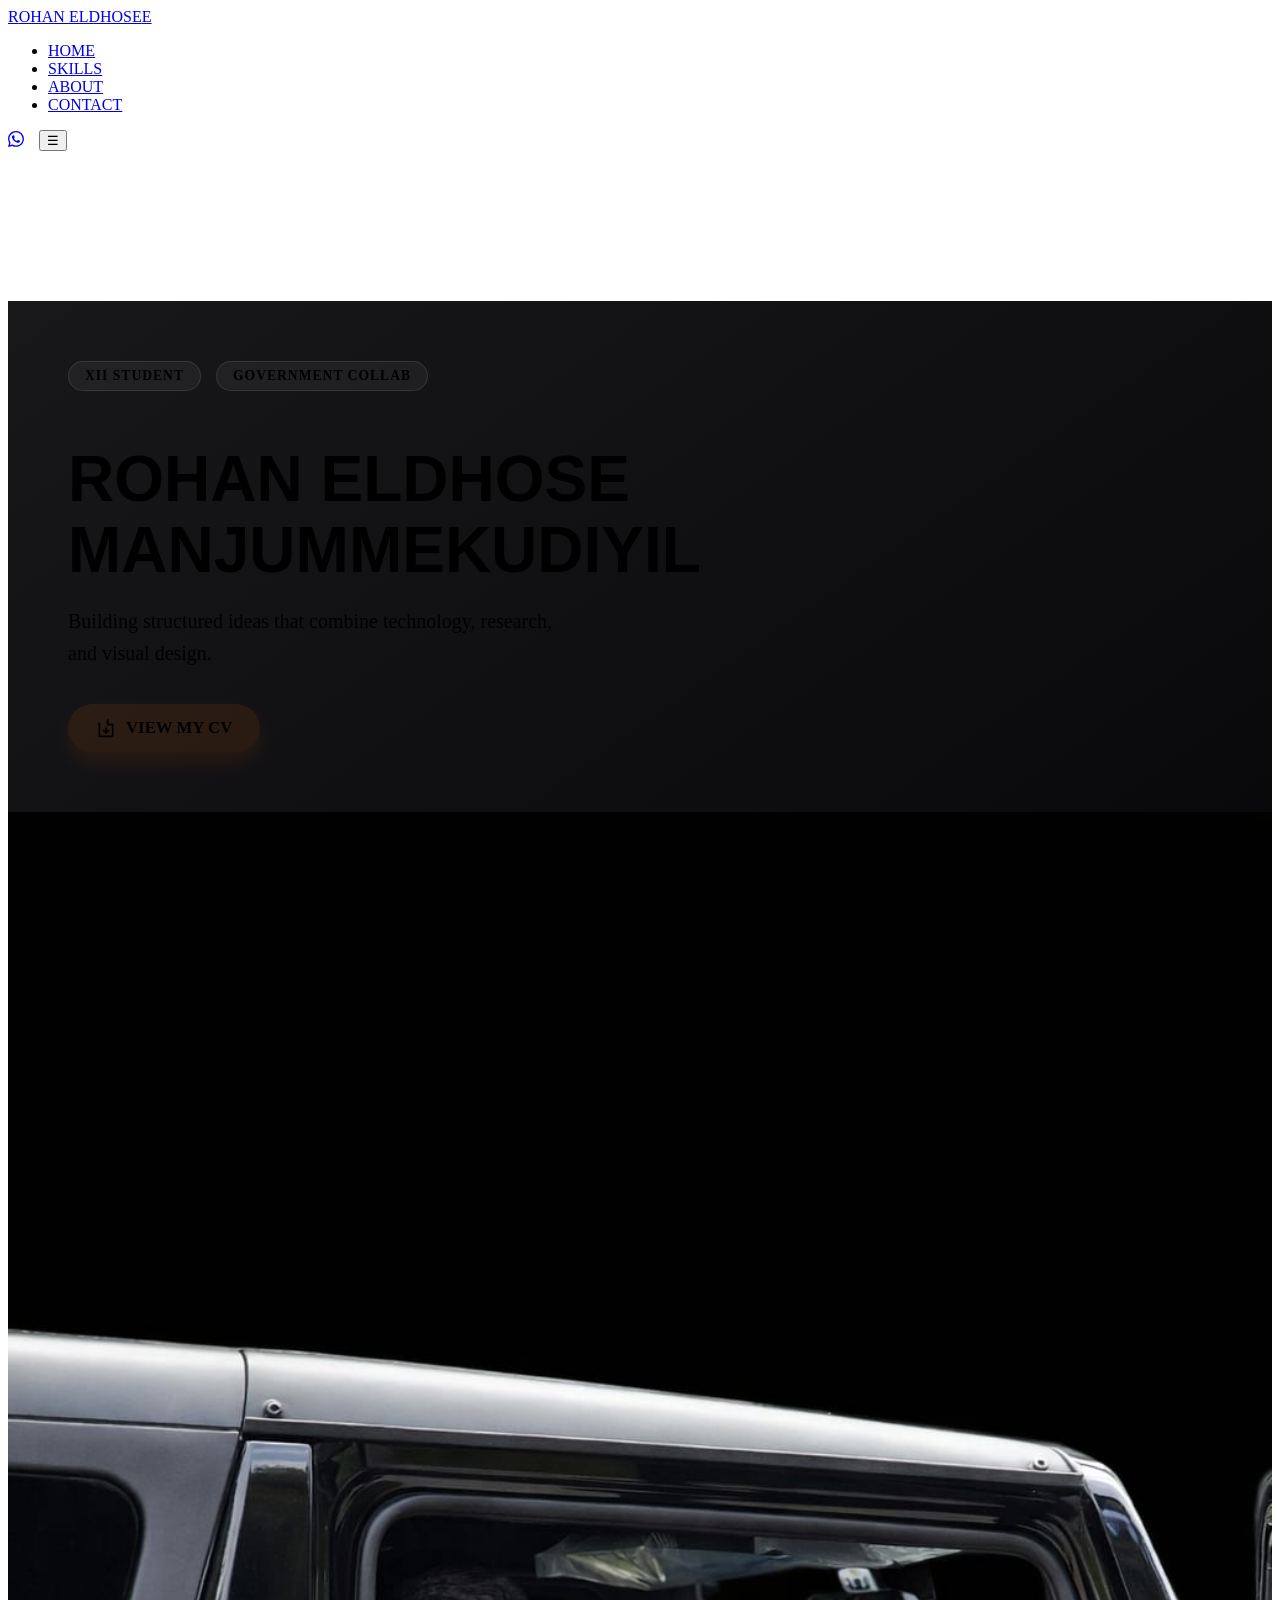
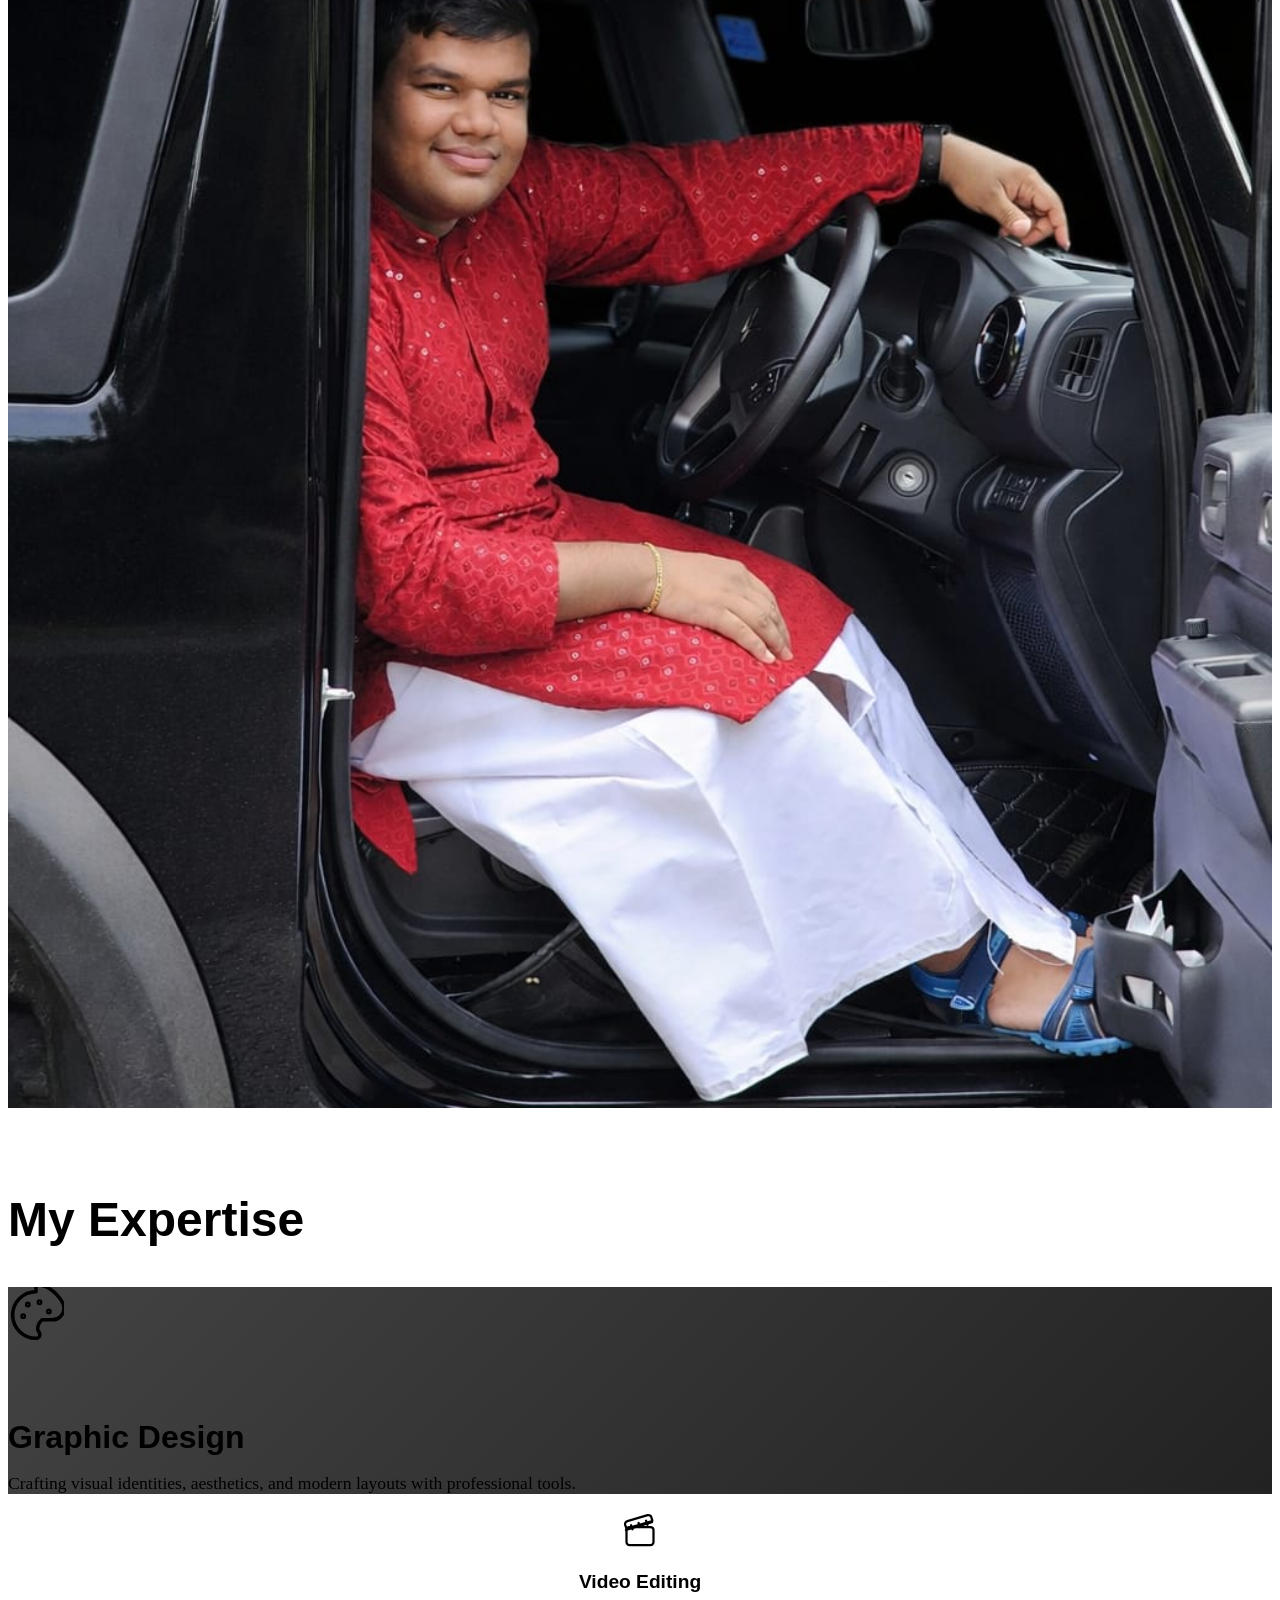
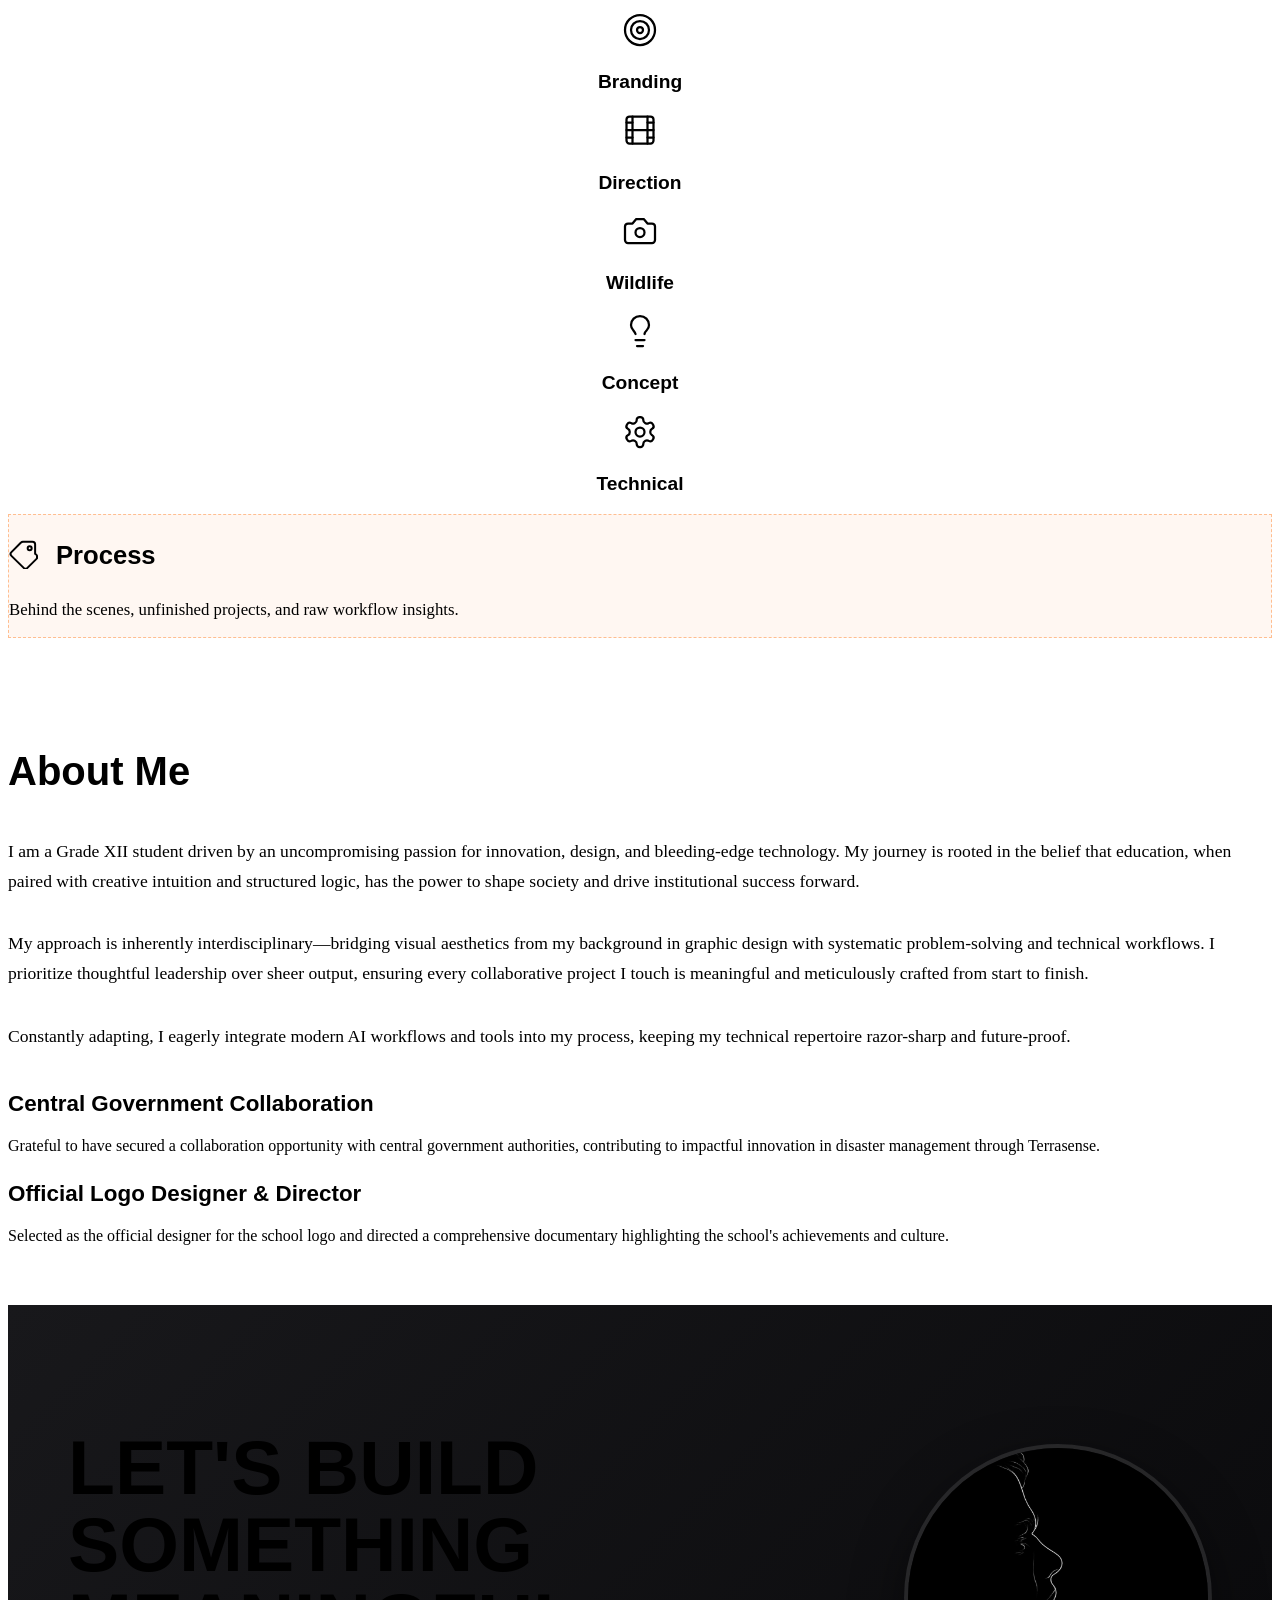
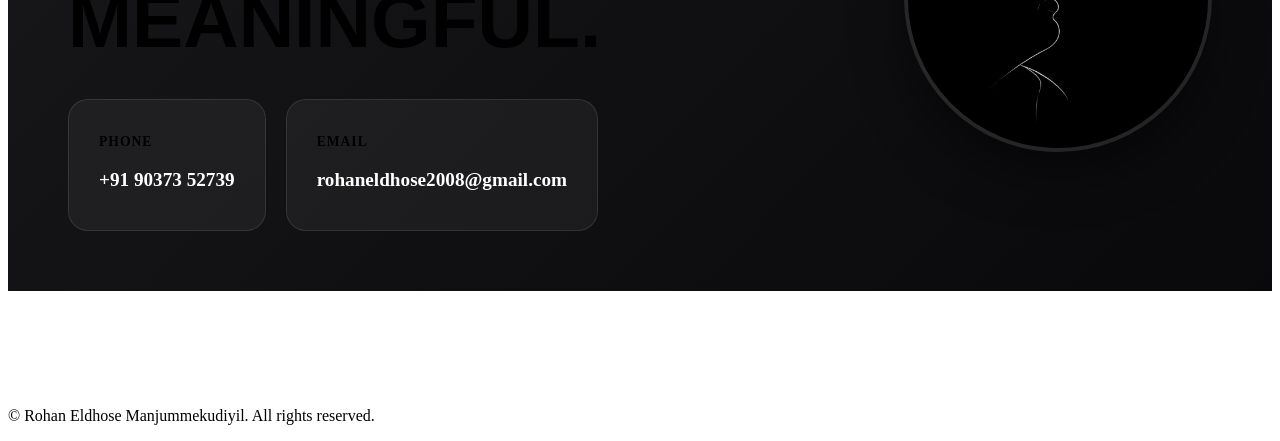
==== index.html @ 81bf0e32 "Add files via upload" ====
<!DOCTYPE html>
<html lang="en">

<head>
    <meta charset="UTF-8">
    <meta name="viewport" content="width=device-width, initial-scale=1.0">
    <meta name="description"
        content="Portfolio of Rohan Eldhose Manjummekudiyil, Class 12 Student, Design Enthusiast and Tech Innovator.">
    <title>Rohan Eldhose Manjummekudiyil | Portfolio</title>

    <!-- Google Fonts -->
    <link rel="preconnect" href="https://fonts.googleapis.com">
    <link rel="preconnect" href="https://fonts.gstatic.com" crossorigin>
    <link href="https://api.fontshare.com/v2/css?f[]=clash-display@700&f[]=satoshi@400;500;700&display=swap"
        rel="stylesheet">
    <link href="https://fonts.googleapis.com/css2?family=Great+Vibes&family=Outfit:wght@400;700;900&display=swap"
        rel="stylesheet">
    <!-- Custom Fonts -->
    <link href="https://fonts.cdnfonts.com/css/edo" rel="stylesheet">

    <!-- Local Stylesheet -->
    <link rel="stylesheet" href="style.css?v=15">

    <!-- Local JS -->
    <script src="script.js" defer></script>
</head>

<body>

    <!-- STICKY HEADER -->
    <header id="site-header" class="sticky-header">
        <div class="header-container">
            <a href="#home" class="logo"><span class="logo-r">R</span><span class="logo-hidden">OHAN ELDHOSE</span><span class="logo-em">E</span></a>
            <nav id="navbar">
                <ul class="nav-links">
                    <li><a href="#home" class="nav-link">HOME</a></li>
                    <li><a href="#skill-set" class="nav-link">SKILLS</a></li>
                    <li><a href="#about" class="nav-link">ABOUT</a></li>
                    <li><a href="#contact" class="nav-link">CONTACT</a></li>
                </ul>
            </nav>
            <div class="nav-actions" style="display: flex; align-items: center; gap: 15px;">
                <a href="https://wa.me/+919037352739" class="whatsapp-btn" aria-label="WhatsApp">
                    <svg xmlns="http://www.w3.org/2000/svg" width="16" height="16" fill="currentColor"
                        viewBox="0 0 16 16">
                        <path
                            d="M13.601 2.326A7.85 7.85 0 0 0 7.994 0C3.627 0 .068 3.558.064 7.926c0 1.399.366 2.76 1.057 3.965L0 16l4.204-1.102a7.9 7.9 0 0 0 3.79.965h.004c4.368 0 7.926-3.558 7.93-7.93A7.9 7.9 0 0 0 13.6 2.326zM7.994 14.521a6.6 6.6 0 0 1-3.356-.92l-.24-.144-2.494.654.666-2.433-.156-.251a6.56 6.56 0 0 1-1.007-3.505c0-3.626 2.957-6.584 6.591-6.584a6.56 6.56 0 0 1 4.66 1.931 6.56 6.56 0 0 1 1.928 4.66c-.004 3.639-2.961 6.592-6.592 6.592m3.615-4.934c-.197-.099-1.17-.578-1.353-.646-.182-.065-.315-.099-.445.099-.133.197-.513.646-.627.775-.114.133-.232.148-.43.05-.197-.1-.836-.308-1.592-.985-.59-.525-.985-1.175-1.103-1.372-.114-.198-.011-.304.088-.403.087-.088.197-.232.296-.346.1-.114.133-.198.198-.33.065-.134.034-.248-.015-.347-.05-.099-.445-1.076-.612-1.47-.16-.389-.323-.335-.445-.34-.114-.007-.247-.007-.38-.007a.73.73 0 0 0-.529.247c-.182.198-.691.677-.691 1.654s.71 1.916.81 2.049c.098.133 1.394 2.132 3.383 2.992.47.205.84.326 1.129.418.475.152.904.129 1.246.08.38-.058 1.171-.48 1.338-.943.164-.464.164-.86.114-.943-.049-.084-.182-.133-.38-.232" />
                    </svg>
                </a>
                <button class="menu-toggle" aria-label="Toggle navigation">&#9776;</button>
            </div>
        </div>
    </header>

    <!-- CONTENT -->
    <main>
        <!-- HERO BENTO SECTION -->
        <section id="home" class="section-container" style="padding-top: 150px; padding-bottom: 20px;">
            <div class="bento-grid">
                <!-- Large Intro Box -->
                <div class="bento-card col-span-3 row-span-2" style="background: linear-gradient(145deg, #18181b, #09090b); justify-content: center; align-items: flex-start; padding: 60px;">
                    <div style="display: flex; align-items: center; gap: 15px; margin-bottom: 30px;">
                        <span style="padding: 6px 16px; background: rgba(255,255,255,0.05); border-radius: 100px; font-size: 0.85rem; font-weight: 600; letter-spacing: 1px; color: var(--secondary-orange); border: 1px solid rgba(255,255,255,0.1);">XII STUDENT</span>
                        <span style="padding: 6px 16px; background: rgba(255,255,255,0.05); border-radius: 100px; font-size: 0.85rem; font-weight: 600; letter-spacing: 1px; color: var(--secondary-orange); border: 1px solid rgba(255,255,255,0.1);">GOVERNMENT COLLAB</span>
                    </div>
                    <h1 style="font-family: 'Clash Display', sans-serif; font-size: clamp(3rem, 5vw, 4.5rem); font-weight: 900; line-height: 1.1; margin-bottom: 20px; color: var(--text-primary);">
                        ROHAN ELDHOSE <br>
                        <span style="color: var(--secondary-orange);">MANJUMMEKUDIYIL</span>
                    </h1>
                    <p style="font-size: 1.25rem; color: var(--text-secondary); max-width: 500px; font-weight: 500; line-height: 1.6;">
                        Building structured ideas that combine technology, research, and visual design.
                    </p>
                    <div style="margin-top: 35px;">
                        <a href="cv/CV.pdf" target="_blank" class="glass-btn" style="display: inline-flex; align-items: center; gap: 10px; padding: 14px 28px; background: rgba(255, 107, 0, 0.1); border: 1px solid var(--primary-orange); border-radius: 50px; color: var(--primary-orange); text-decoration: none; font-weight: 700; font-size: 1.05rem; transition: all 0.3s ease; box-shadow: 0 10px 20px rgba(255, 107, 0, 0.1);">
                           <svg xmlns="http://www.w3.org/2000/svg" width="20" height="20" viewBox="0 0 24 24" fill="none" stroke="currentColor" stroke-width="2" stroke-linecap="round" stroke-linejoin="round"><path d="M14 2v6h6"/><path d="M4 6.5V20a2 2 0 0 0 2 2h12a2 2 0 0 0 2-2V8M12 12v6"/><path d="m9 15 3 3 3-3"/></svg>
                           VIEW MY CV
                        </a>
                    </div>
                </div>

                <!-- Profile Pic Box -->
                <div class="bento-card col-span-1 row-span-2" style="padding: 0; overflow: hidden; min-height: 400px;">
                    <img src="hero pGE NEW.jpeg" alt="Rohan Hero" style="width: 100%; height: 100%; object-fit: cover; transition: transform 0.6s cubic-bezier(0.165, 0.84, 0.44, 1);" onmouseover="this.style.transform='scale(1.04)'" onmouseout="this.style.transform='scale(1)'">
                </div>
            </div>
        </section>



        <!-- EXPERTISE BENTO SECTION -->
        <section id="skill-set" class="section-container" style="padding-top: 20px; padding-bottom: 20px;">
            <div style="margin-bottom: 20px;">
                <h2 style="font-family: 'Clash Display', sans-serif; font-size: 3rem; font-weight: 800;">My Expertise</h2>
            </div>
            
            <div class="bento-grid">
                <div class="bento-card col-span-2 row-span-2 interactive-skill" onclick="window.location.href='skill-graphic-design.html'" style="cursor: pointer; background: linear-gradient(135deg, rgba(20,20,20,0.8), rgba(10,10,10,0.9));">
                    <div style="margin-bottom: auto; padding-bottom: 40px; color: var(--primary-orange);">
                        <svg xmlns="http://www.w3.org/2000/svg" width="56" height="56" viewBox="0 0 24 24" fill="none" stroke="currentColor" stroke-width="1.5" stroke-linecap="round" stroke-linejoin="round"><circle cx="13.5" cy="6.5" r=".5"/><circle cx="17.5" cy="10.5" r=".5"/><circle cx="8.5" cy="7.5" r=".5"/><circle cx="6.5" cy="12.5" r=".5"/><path d="M12 2C6.5 2 2 6.5 2 12s4.5 10 10 10c.926 0 1.648-.746 1.648-1.688 0-.437-.18-.835-.437-1.124-.298-.333-.498-.773-.498-1.25 0-1.037.84-2.875 1.886-3.875H19c2.76 0 5-2.24 5-5s-5-10-12-10z"/></svg>
                    </div>
                    <div>
                        <h3 style="font-family: 'Clash Display', sans-serif; font-size: 2rem; margin-bottom: 10px;">Graphic Design</h3>
                        <p style="color: var(--text-secondary); font-size: 1.1rem;">Crafting visual identities, aesthetics, and modern layouts with professional tools.</p>
                    </div>
                </div>

                <div class="bento-card col-span-1 row-span-1 interactive-skill" onclick="window.location.href='skill-video-editing.html'" style="cursor: pointer; justify-content: center; align-items: center; text-align: center;">
                    <div style="margin-bottom: 15px; color: var(--primary-orange);">
                        <svg xmlns="http://www.w3.org/2000/svg" width="36" height="36" viewBox="0 0 24 24" fill="none" stroke="currentColor" stroke-width="1.5" stroke-linecap="round" stroke-linejoin="round"><path d="M20.2 6 3 11l-.9-2.4c-.3-1.1.4-2.2 1.5-2.5l13.5-4c1.1-.3 2.2.4 2.5 1.5l.6 2Z"/><path d="m2.6 12 17.3-5.2"/><path d="M11 7.3 12 10"/><path d="M16 5.8 17 8.5"/><path d="M6 8.8 7 11.5"/><rect width="18" height="12" x="3" y="10" rx="2"/></svg>
                    </div>
                    <h3 style="font-family: 'Clash Display', sans-serif; font-size: 1.2rem;">Video Editing</h3>
                </div>

                <div class="bento-card col-span-1 row-span-1 interactive-skill" onclick="window.location.href='skill-branding.html'" style="cursor: pointer; justify-content: center; align-items: center; text-align: center;">
                    <div style="margin-bottom: 15px; color: var(--primary-orange);">
                        <svg xmlns="http://www.w3.org/2000/svg" width="36" height="36" viewBox="0 0 24 24" fill="none" stroke="currentColor" stroke-width="1.5" stroke-linecap="round" stroke-linejoin="round"><circle cx="12" cy="12" r="10"/><circle cx="12" cy="12" r="6"/><circle cx="12" cy="12" r="2"/></svg>
                    </div>
                    <h3 style="font-family: 'Clash Display', sans-serif; font-size: 1.2rem;">Branding</h3>
                </div>

                <div class="bento-card col-span-1 row-span-1 interactive-skill" onclick="window.location.href='skill-movie-direction.html'" style="cursor: pointer; justify-content: center; align-items: center; text-align: center;">
                    <div style="margin-bottom: 15px; color: var(--primary-orange);">
                        <svg xmlns="http://www.w3.org/2000/svg" width="36" height="36" viewBox="0 0 24 24" fill="none" stroke="currentColor" stroke-width="1.5" stroke-linecap="round" stroke-linejoin="round"><rect width="18" height="18" x="3" y="3" rx="2"/><path d="M7 3v18"/><path d="M3 7h4"/><path d="M3 12h18"/><path d="M3 17h4"/><path d="M17 3v18"/><path d="M17 7h4"/><path d="M17 17h4"/></svg>
                    </div>
                    <h3 style="font-family: 'Clash Display', sans-serif; font-size: 1.2rem;">Direction</h3>
                </div>
                
                <div class="bento-card col-span-1 row-span-1 interactive-skill" onclick="window.location.href='skill-wildlife.html'" style="cursor: pointer; justify-content: center; align-items: center; text-align: center;">
                    <div style="margin-bottom: 15px; color: var(--primary-orange);">
                        <svg xmlns="http://www.w3.org/2000/svg" width="36" height="36" viewBox="0 0 24 24" fill="none" stroke="currentColor" stroke-width="1.5" stroke-linecap="round" stroke-linejoin="round"><path d="M14.5 4h-5L7 7H4a2 2 0 0 0-2 2v9a2 2 0 0 0 2 2h16a2 2 0 0 0 2-2V9a2 2 0 0 0-2-2h-3l-2.5-3z"/><circle cx="12" cy="13" r="3"/></svg>
                    </div>
                    <h3 style="font-family: 'Clash Display', sans-serif; font-size: 1.2rem;">Wildlife</h3>
                </div>

                <div class="bento-card col-span-1 row-span-1 interactive-skill" onclick="window.location.href='skill-concept.html'" style="cursor: pointer; justify-content: center; align-items: center; text-align: center;">
                    <div style="margin-bottom: 15px; color: var(--primary-orange);">
                        <svg xmlns="http://www.w3.org/2000/svg" width="36" height="36" viewBox="0 0 24 24" fill="none" stroke="currentColor" stroke-width="1.5" stroke-linecap="round" stroke-linejoin="round"><path d="M15 14c.2-1 .7-1.7 1.5-2.5 1-.9 1.5-2.2 1.5-3.5A6 6 0 0 0 6 8c0 1 .2 2.2 1.5 3.5.7.9 1.2 1.5 1.5 2.5"/><path d="M9 18h6"/><path d="M10 22h4"/></svg>
                    </div>
                    <h3 style="font-family: 'Clash Display', sans-serif; font-size: 1.2rem;">Concept</h3>
                </div>
                
                <div class="bento-card col-span-1 row-span-1 interactive-skill" onclick="window.location.href='skill-technical.html'" style="cursor: pointer; justify-content: center; align-items: center; text-align: center;">
                    <div style="margin-bottom: 15px; color: var(--primary-orange);">
                        <svg xmlns="http://www.w3.org/2000/svg" width="36" height="36" viewBox="0 0 24 24" fill="none" stroke="currentColor" stroke-width="1.5" stroke-linecap="round" stroke-linejoin="round"><path d="M12.22 2h-.44a2 2 0 0 0-2 2v.18a2 2 0 0 1-1 1.73l-.43.25a2 2 0 0 1-2 0l-.15-.08a2 2 0 0 0-2.73.73l-.22.38a2 2 0 0 0 .73 2.73l.15.1a2 2 0 0 1 1 1.72v.51a2 2 0 0 1-1 1.74l-.15.09a2 2 0 0 0-.73 2.73l.22.38a2 2 0 0 0 2.73.73l.15-.08a2 2 0 0 1 2 0l.43.25a2 2 0 0 1 1 1.73V20a2 2 0 0 0 2 2h.44a2 2 0 0 0 2-2v-.18a2 2 0 0 1 1-1.73l.43-.25a2 2 0 0 1 2 0l.15.08a2 2 0 0 0 2.73-.73l.22-.39a2 2 0 0 0-.73-2.73l-.15-.08a2 2 0 0 1-1-1.74v-.5a2 2 0 0 1 1-1.74l.15-.09a2 2 0 0 0 .73-2.73l-.22-.38a2 2 0 0 0-2.73-.73l-.15.08a2 2 0 0 1-2 0l-.43-.25a2 2 0 0 1-1-1.73V4a2 2 0 0 0-2-2z"/><circle cx="12" cy="12" r="3"/></svg>
                    </div>
                    <h3 style="font-family: 'Clash Display', sans-serif; font-size: 1.2rem;">Technical</h3>
                </div>

                <!-- Process & WIP Card (Fills out the bottom 2 cells of the grid perfectly) -->
                <div class="bento-card col-span-2 row-span-1 interactive-skill" onclick="window.location.href='skill-process.html'" style="cursor: pointer; justify-content: center; align-items: flex-start; text-align: left; background: rgba(255, 107, 0, 0.05); border: 1px dashed rgba(255, 107, 0, 0.4);">
                    <div style="display: flex; gap: 15px; align-items: center; margin-bottom: 5px;">
                        <div style="color: var(--primary-orange);">
                            <svg xmlns="http://www.w3.org/2000/svg" width="32" height="32" viewBox="0 0 24 24" fill="none" stroke="currentColor" stroke-width="1.5" stroke-linecap="round" stroke-linejoin="round"><path d="m21 16-7.172 7.172a2 2 0 0 1-2.828 0L1.828 14.172a2 2 0 0 1 0-2.828L9 4.172A2 2 0 0 1 10.414 3.5h7.172a2 2 0 0 1 2 2v7.172A2 2 0 0 1 21 14.086Z"/><circle cx="15.5" cy="8.5" r="1.5"/></svg>
                        </div>
                        <h3 style="font-family: 'Clash Display', sans-serif; font-size: 1.6rem; color: var(--primary-orange);">Process</h3>
                    </div>
                    <p style="color: var(--text-secondary); font-size: 1.05rem; margin-top: 5px;">Behind the scenes, unfinished projects, and raw workflow insights.</p>
                </div>
            </div>
        </section>

        <!-- TOOL EXPERTISE MARQUEE -->
        <div class="marquee-container reveal-text" style="opacity: 0;">
            <div class="marquee-content">
                <span class="tool-tag">Adobe Photoshop <span style="color: var(--secondary-orange); margin-left:10px;">✦</span></span>
                <span class="tool-tag">Adobe Illustrator <span style="color: var(--secondary-orange); margin-left:10px;">✦</span></span>
                <span class="tool-tag">Affinity Designer <span style="color: var(--secondary-orange); margin-left:10px;">✦</span></span>
                <span class="tool-tag">Premiere Pro <span style="color: var(--secondary-orange); margin-left:10px;">✦</span></span>
                <span class="tool-tag">After Effects <span style="color: var(--secondary-orange); margin-left:10px;">✦</span></span>
                <span class="tool-tag">Coreldraw <span style="color: var(--secondary-orange); margin-left:10px;">✦</span></span>
                <span class="tool-tag">ChatGPT <span style="color: var(--secondary-orange); margin-left:10px;">✦</span></span>
                <span class="tool-tag">Claude AI <span style="color: var(--secondary-orange); margin-left:10px;">✦</span></span>
                
                <!-- Duplicate for seamless scroll loop -->
                <span class="tool-tag">Adobe Photoshop <span style="color: var(--secondary-orange); margin-left:10px;">✦</span></span>
                <span class="tool-tag">Adobe Illustrator <span style="color: var(--secondary-orange); margin-left:10px;">✦</span></span>
                <span class="tool-tag">Affinity Designer <span style="color: var(--secondary-orange); margin-left:10px;">✦</span></span>
                <span class="tool-tag">Premiere Pro <span style="color: var(--secondary-orange); margin-left:10px;">✦</span></span>
                <span class="tool-tag">After Effects <span style="color: var(--secondary-orange); margin-left:10px;">✦</span></span>
                <span class="tool-tag">Coreldraw <span style="color: var(--secondary-orange); margin-left:10px;">✦</span></span>
                <span class="tool-tag">ChatGPT <span style="color: var(--secondary-orange); margin-left:10px;">✦</span></span>
                <span class="tool-tag">Claude AI <span style="color: var(--secondary-orange); margin-left:10px;">✦</span></span>
            </div>
        </div>

        <!-- ABOUT & ACHIEVEMENTS BENTO SECTION -->
        <section id="about" class="section-container" style="padding-top: 20px; padding-bottom: 20px;">
            <div class="bento-grid">
                
                <!-- About Info -->
                <div class="bento-card col-span-2 row-span-2" style="background: var(--bg-card); display: flex; flex-direction: column; justify-content: center;">
                    <h2 style="font-family: 'Clash Display', sans-serif; font-size: 2.5rem; margin-bottom: 25px;">About Me</h2>
                    <p style="color: var(--text-secondary); margin-bottom: 15px; font-size: 1.1rem; line-height: 1.7;">
                        I am a Grade XII student driven by an uncompromising passion for innovation, design, and bleeding-edge technology. My journey is rooted in the belief that education, when paired with creative intuition and structured logic, has the power to shape society and drive institutional success forward.
                    </p>
                    <p style="color: var(--text-secondary); margin-bottom: 15px; font-size: 1.1rem; line-height: 1.7;">
                        My approach is inherently interdisciplinary—bridging visual aesthetics from my background in graphic design with systematic problem-solving and technical workflows. I prioritize thoughtful leadership over sheer output, ensuring every collaborative project I touch is meaningful and meticulously crafted from start to finish.
                    </p>
                    <p style="color: var(--text-secondary); font-size: 1.1rem; line-height: 1.7;">
                        Constantly adapting, I eagerly integrate modern AI workflows and tools into my process, keeping my technical repertoire razor-sharp and future-proof.
                    </p>
                </div>

                <!-- Timeline / Achievements in Bento -->
                <div class="bento-card col-span-2 row-span-1" style="background: rgba(255,255,255,0.02); justify-content: center;">
                    <h3 style="font-family: 'Clash Display', sans-serif; color: var(--secondary-orange); margin-bottom: 10px; font-size: 1.4rem;">Central Government Collaboration</h3>
                    <p style="color: var(--text-secondary); font-size: 1rem; line-height: 1.6;">Grateful to have secured a collaboration opportunity with central government authorities, contributing to impactful innovation in disaster management through Terrasense.</p>
                </div>

                <div class="bento-card col-span-2 row-span-1" style="background: rgba(255,255,255,0.02); justify-content: center;">
                    <h3 style="font-family: 'Clash Display', sans-serif; color: var(--secondary-orange); margin-bottom: 10px; font-size: 1.4rem;">Official Logo Designer & Director</h3>
                    <p style="color: var(--text-secondary); font-size: 1rem; line-height: 1.6;">Selected as the official designer for the school logo and directed a comprehensive documentary highlighting the school's achievements and culture.</p>
                </div>

            </div>
        </section>

        <!-- CONTACT BENTO SECTION -->
        <section id="contact" class="section-container" style="padding-top: 20px; padding-bottom: 100px;">
            <div class="bento-grid">
                <div class="bento-card col-span-4" style="background: linear-gradient(135deg, #18181b, #09090b); display: flex; flex-direction: row; justify-content: space-between; align-items: center; padding: 60px; flex-wrap: wrap; gap: 40px;">
                    <div style="flex: 1; min-width: 300px;">
                        <h2 style="font-family: 'Clash Display', sans-serif; font-size: clamp(3rem, 6vw, 5rem); font-weight: 900; line-height: 1; margin-bottom: 40px;">
                            LET'S BUILD<br>SOMETHING<br><span style="color: var(--secondary-orange);">MEANINGFUL.</span>
                        </h2>
                        <div style="display: flex; gap: 20px; align-items: center; flex-wrap: wrap;">
                            <div style="background: rgba(255,255,255,0.05); padding: 20px 30px; border-radius: 20px; border: 1px solid rgba(255,255,255,0.1);">
                                <p style="color: var(--secondary-orange); font-size: 0.85rem; font-weight: 600; letter-spacing: 1px; margin-bottom: 5px;">PHONE</p>
                                <p style="font-size: 1.2rem; font-weight: 700; color: #fff;">+91 90373 52739</p>
                            </div>
                            <div style="background: rgba(255,255,255,0.05); padding: 20px 30px; border-radius: 20px; border: 1px solid rgba(255,255,255,0.1);">
                                <p style="color: var(--secondary-orange); font-size: 0.85rem; font-weight: 600; letter-spacing: 1px; margin-bottom: 5px;">EMAIL</p>
                                <p style="font-size: 1.2rem; font-weight: 700; color: #fff;">rohaneldhose2008@gmail.com</p>
                            </div>
                        </div>
                    </div>
                    <div style="width: 300px; height: 300px; border-radius: 50%; overflow: hidden; border: 4px solid rgba(255,255,255,0.1); box-shadow: 0 20px 50px rgba(0,0,0,0.5);">
                        <img src="contact.jpeg" alt="Contact" style="width: 100%; height: 100%; object-fit: cover;">
                    </div>
                </div>
            </div>
        </section>
    </main>

    <!-- FIXED FOOTER -->
    <footer id="site-footer" class="fixed-footer">
        <div class="footer-content">
            <p>&copy; <span id="year"></span> Rohan Eldhose Manjummekudiyil. All rights reserved.</p>
        </div>
    </footer>
</body>

</html>
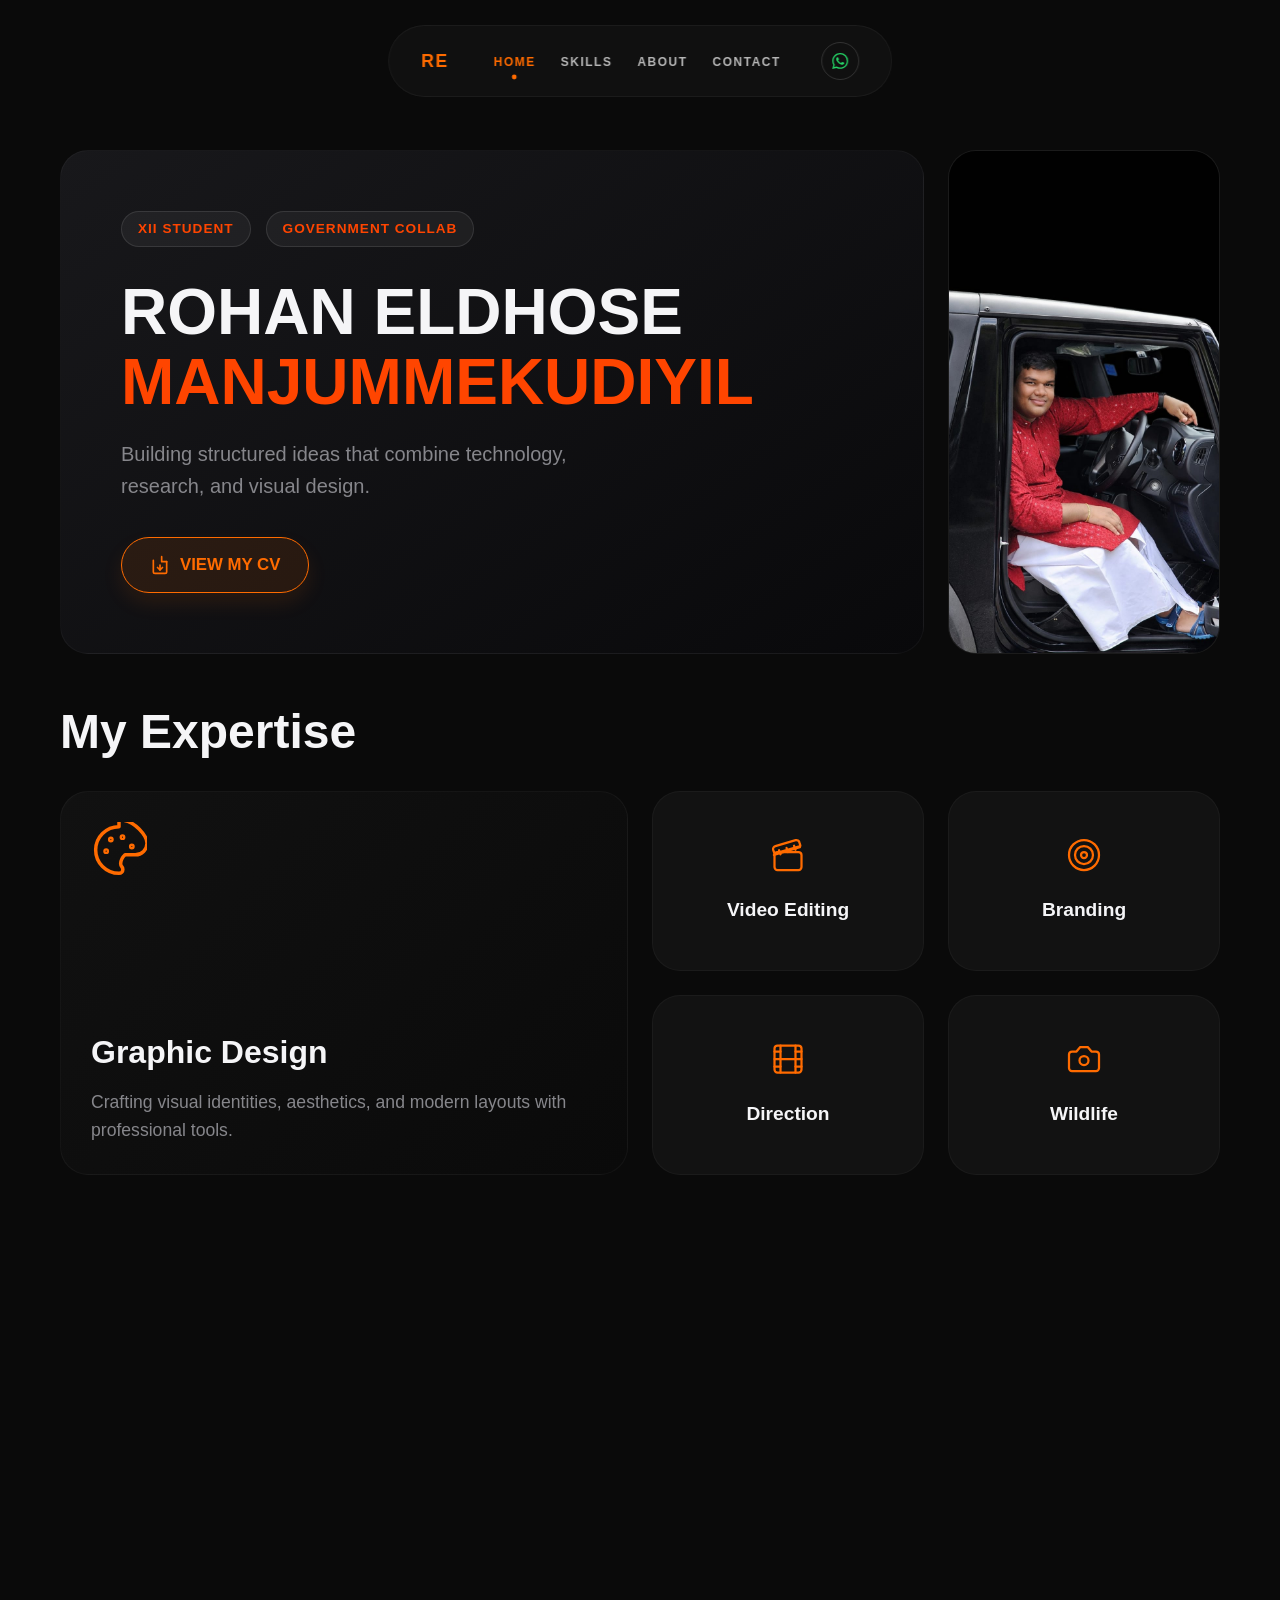
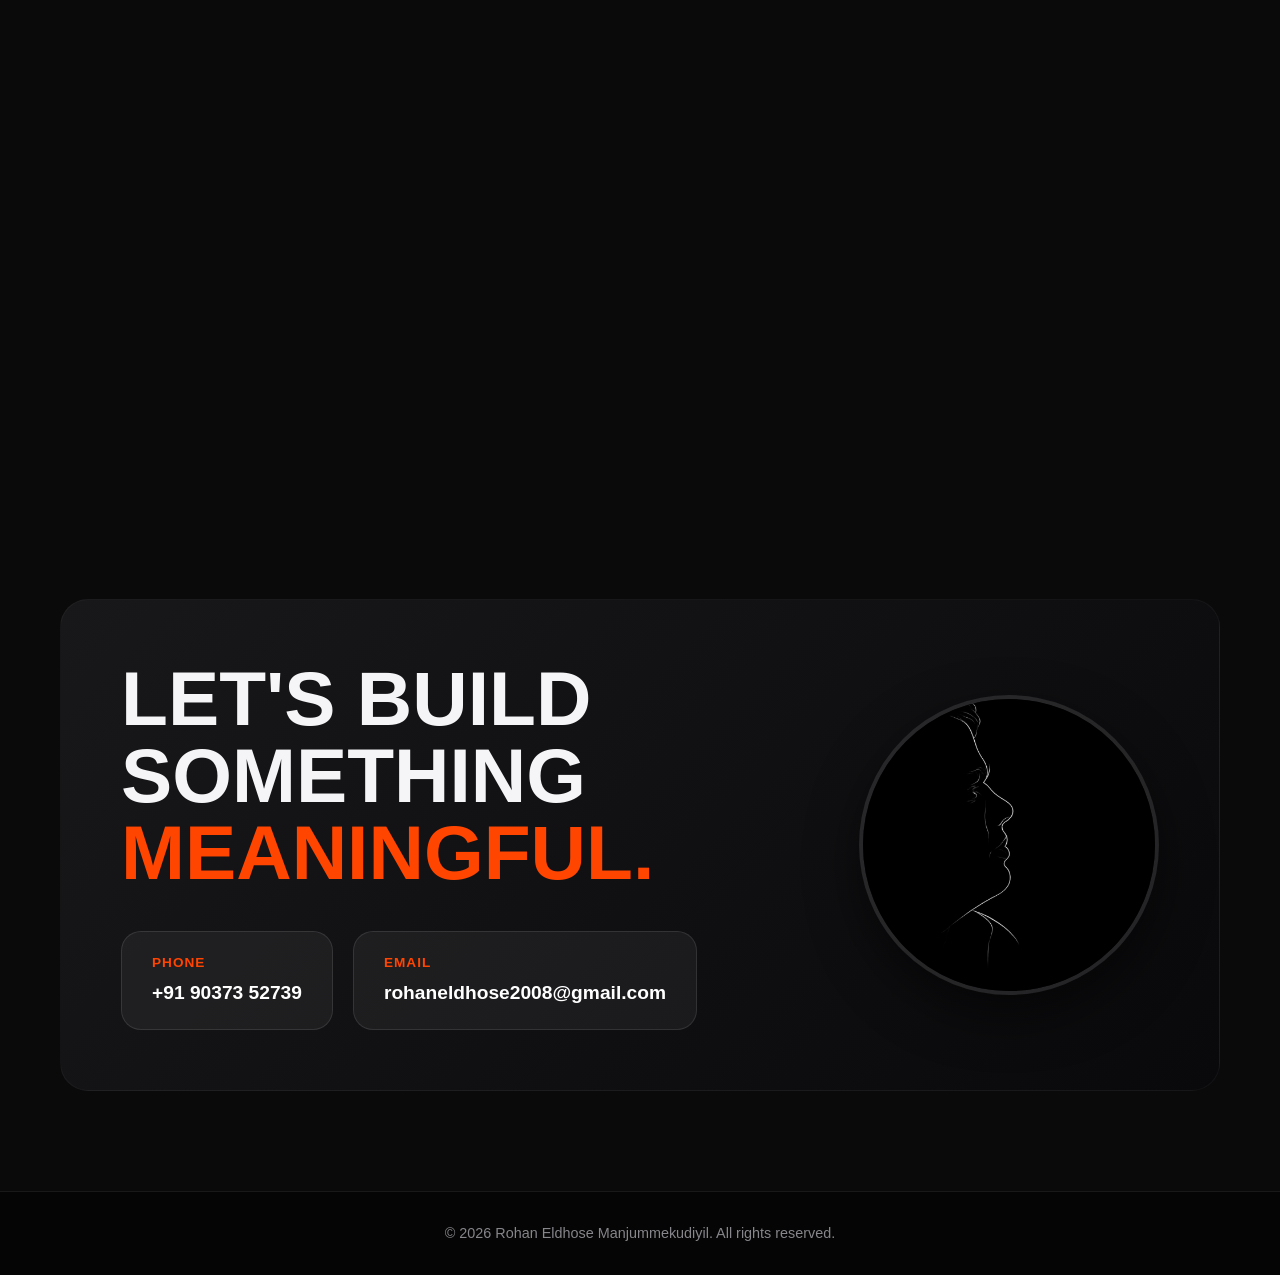
==== commit def85715: "Update index.html" ====
--- a/index.html
+++ b/index.html
@@ -1,13 +1,11 @@
 <!DOCTYPE html>
 <html lang="en">
-
 <head>
     <meta charset="UTF-8">
     <meta name="viewport" content="width=device-width, initial-scale=1.0">
     <meta name="description"
         content="Portfolio of Rohan Eldhose Manjummekudiyil, Class 12 Student, Design Enthusiast and Tech Innovator.">
     <title>Rohan Eldhose Manjummekudiyil | Portfolio</title>
-
     <!-- Google Fonts -->
     <link rel="preconnect" href="https://fonts.googleapis.com">
     <link rel="preconnect" href="https://fonts.gstatic.com" crossorigin>
@@ -17,16 +15,12 @@
         rel="stylesheet">
     <!-- Custom Fonts -->
     <link href="https://fonts.cdnfonts.com/css/edo" rel="stylesheet">
-
     <!-- Local Stylesheet -->
     <link rel="stylesheet" href="style.css?v=15">
-
     <!-- Local JS -->
     <script src="script.js" defer></script>
 </head>
-
 <body>
-
     <!-- STICKY HEADER -->
     <header id="site-header" class="sticky-header">
         <div class="header-container">
@@ -51,7 +45,6 @@
             </div>
         </div>
     </header>
-
     <!-- CONTENT -->
     <main>
         <!-- HERO BENTO SECTION -->
@@ -77,16 +70,12 @@
                         </a>
                     </div>
                 </div>
-
                 <!-- Profile Pic Box -->
                 <div class="bento-card col-span-1 row-span-2" style="padding: 0; overflow: hidden; min-height: 400px;">
                     <img src="hero pGE NEW.jpeg" alt="Rohan Hero" style="width: 100%; height: 100%; object-fit: cover; transition: transform 0.6s cubic-bezier(0.165, 0.84, 0.44, 1);" onmouseover="this.style.transform='scale(1.04)'" onmouseout="this.style.transform='scale(1)'">
                 </div>
             </div>
         </section>
-
-
-
         <!-- EXPERTISE BENTO SECTION -->
         <section id="skill-set" class="section-container" style="padding-top: 20px; padding-bottom: 20px;">
             <div style="margin-bottom: 20px;">
@@ -103,21 +92,18 @@
                         <p style="color: var(--text-secondary); font-size: 1.1rem;">Crafting visual identities, aesthetics, and modern layouts with professional tools.</p>
                     </div>
                 </div>
-
                 <div class="bento-card col-span-1 row-span-1 interactive-skill" onclick="window.location.href='skill-video-editing.html'" style="cursor: pointer; justify-content: center; align-items: center; text-align: center;">
                     <div style="margin-bottom: 15px; color: var(--primary-orange);">
                         <svg xmlns="http://www.w3.org/2000/svg" width="36" height="36" viewBox="0 0 24 24" fill="none" stroke="currentColor" stroke-width="1.5" stroke-linecap="round" stroke-linejoin="round"><path d="M20.2 6 3 11l-.9-2.4c-.3-1.1.4-2.2 1.5-2.5l13.5-4c1.1-.3 2.2.4 2.5 1.5l.6 2Z"/><path d="m2.6 12 17.3-5.2"/><path d="M11 7.3 12 10"/><path d="M16 5.8 17 8.5"/><path d="M6 8.8 7 11.5"/><rect width="18" height="12" x="3" y="10" rx="2"/></svg>
                     </div>
                     <h3 style="font-family: 'Clash Display', sans-serif; font-size: 1.2rem;">Video Editing</h3>
                 </div>
-
                 <div class="bento-card col-span-1 row-span-1 interactive-skill" onclick="window.location.href='skill-branding.html'" style="cursor: pointer; justify-content: center; align-items: center; text-align: center;">
                     <div style="margin-bottom: 15px; color: var(--primary-orange);">
                         <svg xmlns="http://www.w3.org/2000/svg" width="36" height="36" viewBox="0 0 24 24" fill="none" stroke="currentColor" stroke-width="1.5" stroke-linecap="round" stroke-linejoin="round"><circle cx="12" cy="12" r="10"/><circle cx="12" cy="12" r="6"/><circle cx="12" cy="12" r="2"/></svg>
                     </div>
                     <h3 style="font-family: 'Clash Display', sans-serif; font-size: 1.2rem;">Branding</h3>
                 </div>
-
                 <div class="bento-card col-span-1 row-span-1 interactive-skill" onclick="window.location.href='skill-movie-direction.html'" style="cursor: pointer; justify-content: center; align-items: center; text-align: center;">
                     <div style="margin-bottom: 15px; color: var(--primary-orange);">
                         <svg xmlns="http://www.w3.org/2000/svg" width="36" height="36" viewBox="0 0 24 24" fill="none" stroke="currentColor" stroke-width="1.5" stroke-linecap="round" stroke-linejoin="round"><rect width="18" height="18" x="3" y="3" rx="2"/><path d="M7 3v18"/><path d="M3 7h4"/><path d="M3 12h18"/><path d="M3 17h4"/><path d="M17 3v18"/><path d="M17 7h4"/><path d="M17 17h4"/></svg>
@@ -131,7 +117,6 @@
                     </div>
                     <h3 style="font-family: 'Clash Display', sans-serif; font-size: 1.2rem;">Wildlife</h3>
                 </div>
-
                 <div class="bento-card col-span-1 row-span-1 interactive-skill" onclick="window.location.href='skill-concept.html'" style="cursor: pointer; justify-content: center; align-items: center; text-align: center;">
                     <div style="margin-bottom: 15px; color: var(--primary-orange);">
                         <svg xmlns="http://www.w3.org/2000/svg" width="36" height="36" viewBox="0 0 24 24" fill="none" stroke="currentColor" stroke-width="1.5" stroke-linecap="round" stroke-linejoin="round"><path d="M15 14c.2-1 .7-1.7 1.5-2.5 1-.9 1.5-2.2 1.5-3.5A6 6 0 0 0 6 8c0 1 .2 2.2 1.5 3.5.7.9 1.2 1.5 1.5 2.5"/><path d="M9 18h6"/><path d="M10 22h4"/></svg>
@@ -145,7 +130,6 @@
                     </div>
                     <h3 style="font-family: 'Clash Display', sans-serif; font-size: 1.2rem;">Technical</h3>
                 </div>
-
                 <!-- Process & WIP Card (Fills out the bottom 2 cells of the grid perfectly) -->
                 <div class="bento-card col-span-2 row-span-1 interactive-skill" onclick="window.location.href='skill-process.html'" style="cursor: pointer; justify-content: center; align-items: flex-start; text-align: left; background: rgba(255, 107, 0, 0.05); border: 1px dashed rgba(255, 107, 0, 0.4);">
                     <div style="display: flex; gap: 15px; align-items: center; margin-bottom: 5px;">
@@ -158,7 +142,6 @@
                 </div>
             </div>
         </section>
-
         <!-- TOOL EXPERTISE MARQUEE -->
         <div class="marquee-container reveal-text" style="opacity: 0;">
             <div class="marquee-content">
@@ -182,7 +165,6 @@
                 <span class="tool-tag">Claude AI <span style="color: var(--secondary-orange); margin-left:10px;">✦</span></span>
             </div>
         </div>
-
         <!-- ABOUT & ACHIEVEMENTS BENTO SECTION -->
         <section id="about" class="section-container" style="padding-top: 20px; padding-bottom: 20px;">
             <div class="bento-grid">
@@ -200,21 +182,23 @@
                         Constantly adapting, I eagerly integrate modern AI workflows and tools into my process, keeping my technical repertoire razor-sharp and future-proof.
                     </p>
                 </div>
-
                 <!-- Timeline / Achievements in Bento -->
                 <div class="bento-card col-span-2 row-span-1" style="background: rgba(255,255,255,0.02); justify-content: center;">
                     <h3 style="font-family: 'Clash Display', sans-serif; color: var(--secondary-orange); margin-bottom: 10px; font-size: 1.4rem;">Central Government Collaboration</h3>
-                    <p style="color: var(--text-secondary); font-size: 1rem; line-height: 1.6;">Grateful to have secured a collaboration opportunity with central government authorities, contributing to impactful innovation in disaster management through Terrasense.</p>
-                </div>
-
+                    <p style="color: var(--text-secondary); font-size: 1rem; line-height: 1.6; margin-bottom: 20px;">Grateful to have secured a collaboration opportunity with central government authorities, contributing to impactful innovation in disaster management through Terrasense.</p>
+                    <div>
+                        <a href="case-study-terrasense.html" class="glass-btn primary" style="display: inline-flex; align-items: center; gap: 10px; padding: 12px 24px; background: var(--primary-orange); border: 1px solid var(--primary-orange); border-radius: 50px; color: #fff; text-decoration: none; font-weight: 700; font-size: 0.95rem; transition: all 0.3s ease; box-shadow: 0 10px 20px rgba(255, 107, 0, 0.3);">
+                           <svg xmlns="http://www.w3.org/2000/svg" width="16" height="16" viewBox="0 0 24 24" fill="none" stroke="currentColor" stroke-width="2" stroke-linecap="round" stroke-linejoin="round"><polygon points="12 2 22 8.5 22 15.5 12 22 2 15.5 2 8.5 12 2"/><line x1="12" y1="22" x2="12" y2="15.5"/><polyline points="22 8.5 12 15.5 2 8.5"/><polyline points="2 15.5 12 8.5 22 15.5"/><line x1="12" y1="2" x2="12" y2="8.5"/></svg>
+                           VIEW DETAILED CASE STUDY
+                        </a>
+                    </div>
+                </div>
                 <div class="bento-card col-span-2 row-span-1" style="background: rgba(255,255,255,0.02); justify-content: center;">
                     <h3 style="font-family: 'Clash Display', sans-serif; color: var(--secondary-orange); margin-bottom: 10px; font-size: 1.4rem;">Official Logo Designer & Director</h3>
                     <p style="color: var(--text-secondary); font-size: 1rem; line-height: 1.6;">Selected as the official designer for the school logo and directed a comprehensive documentary highlighting the school's achievements and culture.</p>
                 </div>
-
-            </div>
-        </section>
-
+            </div>
+        </section>
         <!-- CONTACT BENTO SECTION -->
         <section id="contact" class="section-container" style="padding-top: 20px; padding-bottom: 100px;">
             <div class="bento-grid">
@@ -241,7 +225,6 @@
             </div>
         </section>
     </main>
-
     <!-- FIXED FOOTER -->
     <footer id="site-footer" class="fixed-footer">
         <div class="footer-content">
@@ -249,5 +232,5 @@
         </div>
     </footer>
 </body>
+</html>
 
-</html>
--- a/style.css
+++ b/style.css
@@ -0,0 +1,1688 @@
+:root {
+    --bg-dark: #0A0A0A;
+    --bg-card: #121212;
+    --primary-orange: #ff6b00;
+    --secondary-orange: #ff4500;
+    --accent-red: #cc0000;
+    --gradient-orange: linear-gradient(135deg, #ff6b00, #ff4500);
+    --text-primary: #f5f5f7;
+    --text-secondary: #86868b;
+    --border-color: rgba(255, 255, 255, 0.08);
+    --glass-bg: rgba(18, 18, 18, 0.7);
+    --glass-border: rgba(255, 255, 255, 0.04);
+    
+    /* Bento Settings */
+    --bento-gap: 24px;
+    --bento-radius: 28px;
+    --focus-scale: 1.02;
+}
+
+* {
+    margin: 0;
+    padding: 0;
+    box-sizing: border-box;
+}
+
+html {
+    scroll-behavior: smooth;
+    overflow-x: hidden;
+}
+
+body {
+    font-family: 'Satoshi', sans-serif;
+    background-color: var(--bg-dark);
+    color: var(--text-primary);
+    line-height: 1.6;
+    overflow-x: hidden;
+    position: relative;
+    max-width: 100%; /* Strictly prevent body from exceeding viewport width */
+}
+
+
+
+h1,
+h2,
+h3,
+h4,
+h5,
+h6 {
+    font-family: 'Clash Display', sans-serif;
+}
+
+a {
+    text-decoration: none;
+    color: inherit;
+    transition: all 0.3s ease;
+}
+
+ul {
+    list-style: none;
+}
+
+/* Utilities */
+.gradient-text {
+    background: var(--gradient-orange);
+    background-size: 200% auto;
+    -webkit-background-clip: text;
+    -webkit-text-fill-color: transparent;
+    background-clip: text;
+    animation: shine 4s linear infinite;
+}
+
+@keyframes shine {
+    to {
+        background-position: 200% center;
+    }
+}
+
+.text-orange {
+    color: var(--primary-orange);
+}
+
+.text-light {
+    color: var(--text-primary);
+}
+
+.align-center {
+    text-align: center;
+}
+
+.section-container {
+    max-width: 1200px;
+    margin: 0 auto;
+    padding: 100px 20px;
+}
+
+.section-title {
+    font-size: 2.5rem;
+    margin-bottom: 3rem;
+    font-weight: 800;
+}
+
+/* Header & Navigation (Floating Pill style) */
+.sticky-header {
+    position: fixed;
+    top: 25px;
+    left: 50%;
+    transform: translateX(-50%);
+    width: fit-content;
+    z-index: 1000;
+    background: rgba(20, 20, 20, 0.65);
+    backdrop-filter: blur(20px);
+    -webkit-backdrop-filter: blur(20px);
+    border: 1px solid rgba(255, 255, 255, 0.05);
+    border-radius: 100px;
+    transition: all 0.4s cubic-bezier(0.165, 0.84, 0.44, 1);
+    padding: 6px 12px;
+}
+
+.sticky-header.left-aligned {
+    left: 40px;
+    transform: none;
+    margin: 0;
+}
+
+@media (max-width: 768px) {
+    .sticky-header.left-aligned {
+        left: 20px;
+    }
+}
+
+.sticky-header.scrolled {
+    background: rgba(15, 15, 15, 0.9);
+    border-color: rgba(255, 255, 255, 0.15);
+    box-shadow: 0 10px 30px rgba(0, 0, 0, 0.5);
+}
+
+.header-container {
+    display: flex;
+    justify-content: center;
+    align-items: center;
+    padding: 10px 20px;
+    gap: 30px;
+    margin: 0;
+}
+
+.logo {
+    font-family: 'Clash Display', sans-serif;
+    font-size: 1.1rem;
+    font-weight: 800;
+    letter-spacing: 1.5px;
+    color: var(--primary-orange);
+    margin-right: 15px;
+    display: inline-flex;
+    align-items: center;
+    white-space: nowrap;
+}
+
+.logo span {
+    color: var(--primary-orange);
+    transition: all 0.5s cubic-bezier(0.175, 0.885, 0.32, 1.275);
+}
+
+.logo-r, .logo-em {
+    display: inline-block;
+}
+
+.logo-hidden {
+    display: inline-block;
+    max-width: 0;
+    opacity: 0;
+    overflow: hidden;
+    vertical-align: bottom;
+    transition: max-width 0.5s ease-out, opacity 0.4s ease-out;
+}
+
+.logo:hover .logo-hidden {
+    max-width: 150px;
+    opacity: 1;
+}
+
+.logo:hover .logo-em {
+    max-width: 0;
+    opacity: 0;
+    overflow: hidden;
+    margin: 0;
+    padding: 0;
+}
+
+.nav-links {
+    display: flex;
+    gap: 25px;
+    align-items: center;
+}
+
+.nav-link {
+    font-size: 0.75rem;
+    font-weight: 600;
+    color: rgba(255, 255, 255, 0.7);
+    position: relative;
+    padding-bottom: 5px;
+    text-transform: uppercase;
+    letter-spacing: 1.5px;
+    transition: color 0.3s ease;
+}
+
+.nav-link::after {
+    content: '';
+    position: absolute;
+    bottom: -5px;
+    left: 50%;
+    transform: translateX(-50%);
+    width: 4px;
+    height: 4px;
+    background: var(--primary-orange);
+    border-radius: 50%;
+    opacity: 0;
+    transition: opacity 0.3s ease, transform 0.3s ease;
+}
+
+.nav-link:hover::after,
+.nav-link.active::after {
+    opacity: 1;
+    width: 4px;
+    transform: translateX(-50%) scale(1.2);
+}
+
+.nav-link:hover,
+.nav-link.active {
+    color: var(--primary-orange);
+}
+
+.whatsapp-btn {
+    display: flex;
+    justify-content: center;
+    align-items: center;
+    width: 38px;
+    height: 38px;
+    border-radius: 50%;
+    border: 1px solid rgba(255, 255, 255, 0.15);
+    color: #25D366;
+    transition: all 0.3s ease;
+    margin-left: 10px;
+}
+
+.whatsapp-btn:hover {
+    background: rgba(37, 211, 102, 0.1);
+    border-color: #25D366;
+    transform: scale(1.05);
+}
+
+.menu-toggle {
+    display: none;
+    background: none;
+    border: none;
+    color: var(--text-primary);
+    font-size: 1.5rem;
+    cursor: pointer;
+}
+
+/* Buttons */
+.btn-primary {
+    display: inline-block;
+    background: var(--gradient-orange);
+    color: white;
+    padding: 12px 30px;
+    border-radius: 30px;
+    font-weight: 600;
+    text-transform: uppercase;
+    letter-spacing: 1px;
+    transition: transform 0.4s cubic-bezier(0.175, 0.885, 0.32, 1.275), box-shadow 0.4s ease;
+    border: none;
+    cursor: pointer;
+    position: relative;
+    overflow: hidden;
+    z-index: 1;
+}
+
+.btn-primary::before {
+    content: '';
+    position: absolute;
+    top: 0;
+    left: 0;
+    width: 100%;
+    height: 100%;
+    background: linear-gradient(135deg, var(--secondary-orange), var(--primary-orange), var(--accent-red));
+    z-index: -1;
+    transition: opacity 0.4s ease;
+    opacity: 0;
+}
+
+.btn-primary:hover {
+    transform: translateY(-5px) scale(1.05);
+    box-shadow: 0 15px 30px rgba(204, 0, 0, 0.3), 0 0 20px rgba(255, 107, 0, 0.3);
+}
+
+.btn-primary:hover::before {
+    opacity: 1;
+}
+
+.btn-secondary {
+    display: inline-block;
+    background: transparent;
+    color: var(--text-primary);
+    padding: 12px 30px;
+    border-radius: 30px;
+    font-weight: 600;
+    border: 2px solid var(--border-color);
+    transition: all 0.3s ease;
+}
+
+.btn-secondary:hover {
+    border-color: var(--primary-orange);
+    color: var(--primary-orange);
+}
+
+/* Hero Section */
+.hero-section {
+    min-height: 100vh;
+    display: flex;
+    align-items: center;
+    justify-content: space-between;
+    max-width: 1200px;
+    margin: 0 auto;
+    padding: 120px 20px 60px;
+    position: relative;
+}
+
+.hero-content {
+    flex: 1;
+    max-width: 600px;
+    z-index: 10;
+}
+
+.tagline {
+    color: var(--primary-orange);
+    font-weight: 600;
+    letter-spacing: 2px;
+    text-transform: uppercase;
+    margin-bottom: 20px;
+    font-size: 0.9rem;
+}
+
+.hero-title {
+    font-family: 'Outfit', sans-serif;
+    font-weight: 900;
+    font-size: 4.5rem;
+    line-height: 1.1;
+    margin-bottom: 20px;
+}
+
+.hero-subtitle {
+    font-size: 1.5rem;
+    font-weight: 400;
+    color: var(--text-secondary);
+    margin-bottom: 25px;
+}
+
+.divider {
+    color: var(--primary-orange);
+    margin: 0 10px;
+}
+
+.hero-description {
+    font-size: 1.1rem;
+    color: var(--text-secondary);
+    margin-bottom: 40px;
+    max-width: 500px;
+}
+
+.animated-letters {
+    display: inline-block;
+}
+
+.animated-letters span {
+    display: inline-block;
+    opacity: 0;
+    transform: translateY(15px);
+    animation: letterFadeIn 0.5s cubic-bezier(0.175, 0.885, 0.32, 1.275) forwards;
+}
+
+@keyframes letterFadeIn {
+    0% {
+        opacity: 0;
+        transform: translateY(15px);
+        filter: blur(5px);
+    }
+
+    100% {
+        opacity: 1;
+        transform: translateY(0);
+        filter: blur(0);
+    }
+}
+
+.hero-glow-orb {
+    position: absolute;
+    top: 50%;
+    left: 50%;
+    width: 60vw;
+    height: 60vw;
+    max-width: 800px;
+    max-height: 800px;
+    background: radial-gradient(circle, rgba(204, 0, 0, 0.15) 0%, rgba(255, 107, 0, 0.05) 30%, rgba(0, 0, 0, 0) 70%);
+    transform: translate(-50%, -50%);
+    border-radius: 50%;
+    z-index: 0;
+    pointer-events: none;
+    animation: orbPulse 8s ease-in-out infinite alternate;
+}
+
+@keyframes orbPulse {
+    0% {
+        transform: translate(-50%, -50%) scale(0.9);
+        opacity: 0.8;
+    }
+
+    100% {
+        transform: translate(-50%, -50%) scale(1.1);
+        opacity: 1;
+    }
+}
+
+.orange-animated-name {
+    color: var(--primary-orange);
+    display: inline-block;
+    animation: textOrangeGlowFadeUp 3s cubic-bezier(0.4, 0, 0.2, 1) infinite alternate;
+}
+
+@keyframes textOrangeGlowFadeUp {
+    0% {
+        opacity: 0.8;
+        transform: translateY(5px);
+        text-shadow: 0 0 10px rgba(255, 107, 0, 0.2);
+    }
+
+    100% {
+        opacity: 1;
+        transform: translateY(-5px);
+        text-shadow: 0 0 30px rgba(255, 107, 0, 0.9), 0 0 10px rgba(255, 107, 0, 0.5);
+    }
+}
+
+.plain-white-name {
+    color: #ffffff;
+    display: inline-block;
+    font-size: 0.7em;
+}
+
+.hero-actions {
+    display: flex;
+    gap: 20px;
+}
+
+.hero-graphics {
+    flex: 1;
+    position: relative;
+    display: flex;
+    justify-content: center;
+    align-items: center;
+    height: 500px;
+}
+
+.circle-graphic {
+    position: absolute;
+    border-radius: 50%;
+    filter: blur(60px);
+    z-index: 0;
+    animation: float 6s ease-in-out infinite;
+}
+
+.circle-1 {
+    width: 300px;
+    height: 300px;
+    background: rgba(255, 107, 0, 0.4);
+    top: 50px;
+    right: 50px;
+}
+
+.circle-2 {
+    width: 200px;
+    height: 200px;
+    background: rgba(255, 51, 0, 0.3);
+    bottom: 50px;
+    left: 50px;
+    animation-delay: 2s;
+}
+
+.hero-custom-blend {
+    margin-top: 30px;
+    margin-bottom: 80px;
+    max-width: 650px;
+    width: 100%;
+    position: relative;
+    display: flex;
+    justify-content: center;
+    background-color: transparent;
+    /* Blocks the solid text behind the image area */
+}
+
+.hero-orange-glow {
+    position: absolute;
+    top: 15%;
+    left: 20%;
+    width: 60%;
+    height: 70%;
+    background: var(--primary-orange);
+    opacity: 0.25;
+    filter: blur(60px);
+    z-index: 0;
+}
+
+.hero-main-img {
+    height: 750px;
+    width: auto;
+    max-width: 100%;
+    object-fit: contain;
+    object-position: top center;
+    position: relative;
+    z-index: 1;
+    image-rendering: high-quality;
+    /* Soft edges to mask harsh background borders, making text blend gracefully */
+    -webkit-mask-image: radial-gradient(ellipse at center 45%, black 45%, transparent 75%);
+    mask-image: radial-gradient(ellipse at center 45%, black 45%, transparent 75%);
+}
+
+.hero-left-fade {
+    position: absolute;
+    inset: 0;
+    background: linear-gradient(to right, #0a0a0a 0%, transparent 35%);
+    /* Dark gradient from the left */
+    z-index: 2;
+    pointer-events: none;
+}
+
+.hero-image-animate {
+    animation: imageFadeIn 1s ease-out forwards;
+    transition: transform 0.5s ease-out;
+    opacity: 0;
+}
+
+@keyframes imageFadeIn {
+    0% {
+        opacity: 0;
+        filter: blur(10px);
+    }
+
+    100% {
+        opacity: 1;
+        filter: blur(0);
+    }
+}
+
+@keyframes slowZoomFloat {
+    0% {
+        transform: scale(1) translateY(0px) rotate(0deg);
+    }
+
+    50% {
+        transform: scale(1.02) translateY(-10px) rotate(1deg);
+    }
+
+    100% {
+        transform: scale(1.05) translateY(5px) rotate(-1deg);
+    }
+}
+
+.glass-card {
+    background: var(--bg-card);
+    border: 1px solid var(--border-color);
+    padding: 20px 30px;
+    border-radius: var(--bento-radius);
+    display: flex;
+    align-items: center;
+    gap: 15px;
+    position: relative;
+    z-index: 10;
+    transition: transform 0.4s cubic-bezier(0.165, 0.84, 0.44, 1), box-shadow 0.4s ease;
+}
+
+.glass-card:hover {
+    transform: translateY(-5px) scale(var(--focus-scale));
+    box-shadow: 0 15px 35px rgba(0, 0, 0, 0.3);
+}
+
+/* Bento Utilities */
+.bento-grid {
+    display: grid;
+    grid-template-columns: repeat(4, 1fr);
+    grid-auto-rows: minmax(180px, auto);
+    gap: var(--bento-gap);
+    width: 100%;
+}
+
+.bento-card {
+    background: var(--bg-card);
+    border: 1px solid var(--glass-border);
+    border-radius: var(--bento-radius);
+    padding: 30px;
+    overflow: hidden;
+    position: relative;
+    display: flex;
+    flex-direction: column;
+    justify-content: flex-start;
+    transition: transform 0.4s cubic-bezier(0.165, 0.84, 0.44, 1), box-shadow 0.4s ease, border-color 0.3s ease;
+}
+
+.bento-card:hover {
+    transform: scale(var(--focus-scale));
+    border-color: rgba(255, 255, 255, 0.15);
+    box-shadow: 0 20px 40px rgba(0, 0, 0, 0.4);
+}
+
+.col-span-1 { grid-column: span 1; }
+.col-span-2 { grid-column: span 2; }
+.col-span-3 { grid-column: span 3; }
+.col-span-4 { grid-column: span 4; }
+
+.row-span-1 { grid-row: span 1; }
+.row-span-2 { grid-row: span 2; }
+
+@media (max-width: 900px) {
+    .bento-grid {
+        grid-template-columns: repeat(2, 1fr);
+    }
+}
+@media (max-width: 600px) {
+    .bento-grid {
+        grid-template-columns: 1fr;
+    }
+}
+
+/* Infinite Scrolling Marquee for Tools */
+.marquee-container {
+    width: 100%;
+    overflow: hidden;
+    position: relative;
+    padding: 30px 0;
+    margin: 20px 0;
+    border-top: 1px solid var(--border-color);
+    border-bottom: 1px solid var(--border-color);
+    background: linear-gradient(to right, rgba(10,10,10,1), rgba(18,18,18,0.5) 20%, rgba(18,18,18,0.5) 80%, rgba(10,10,10,1));
+}
+
+.marquee-content {
+    display: flex;
+    width: fit-content;
+    animation: scroll 20s linear infinite;
+    gap: 60px;
+    align-items: center;
+}
+
+.marquee-content:hover {
+    animation-play-state: paused;
+}
+
+.tool-tag {
+    font-family: 'Clash Display', sans-serif;
+    font-size: 1.5rem;
+    font-weight: 700;
+    color: var(--text-secondary);
+    display: flex;
+    align-items: center;
+    gap: 10px;
+    transition: color 0.3s ease, transform 0.3s ease;
+    white-space: nowrap;
+}
+
+.tool-tag:hover {
+    color: var(--primary-orange);
+    transform: scale(1.1);
+}
+
+@keyframes scroll {
+    0% { transform: translateX(0); }
+    100% { transform: translateX(calc(-50% - 30px)); }
+}
+
+.glass-icon {
+    font-size: 2rem;
+}
+
+/* Background Text Animation */
+.scrolling-text-bg {
+    position: absolute;
+    top: 80%;
+    left: 50%;
+    transform: translate(-50%, -50%);
+    width: 100%;
+    pointer-events: none;
+    z-index: 1;
+    display: flex;
+    justify-content: center;
+    align-items: center;
+    overflow: visible;
+}
+
+.scrolling-text-content {
+    font-family: 'Edo', sans-serif;
+    font-size: clamp(2.5rem, 12vw, 15rem);
+    /* Adjusted for "The Designer" phrase */
+    font-weight: 400;
+    color: var(--primary-orange);
+    white-space: nowrap;
+    letter-spacing: 0px;
+    text-align: center;
+    width: 100%;
+    line-height: 1;
+    padding: 0;
+    -webkit-text-stroke: 1.2px var(--primary-orange);
+    /* Keeps thickness consistent with outline version */
+}
+
+.outline-text {
+    color: transparent;
+    -webkit-text-stroke: 1.2px var(--primary-orange);
+}
+
+@keyframes scrollTextRight {
+    0% {
+        transform: translateX(-50%);
+    }
+
+    100% {
+        transform: translateX(0);
+    }
+}
+
+@keyframes float {
+    0% {
+        transform: translateY(0px) rotate(0deg);
+    }
+
+    50% {
+        transform: translateY(-20px) rotate(10deg);
+    }
+
+    100% {
+        transform: translateY(0px) rotate(0deg);
+    }
+}
+
+@keyframes float-small {
+    0% {
+        transform: translateY(0px);
+    }
+
+    100% {
+        transform: translateY(-10px);
+    }
+}
+
+.font-designer {
+    font-family: 'Caveat', cursive;
+    font-size: 2.2rem;
+    color: transparent;
+    background: var(--gradient-orange);
+    -webkit-background-clip: text;
+    background-clip: text;
+    padding: 0 5px;
+}
+
+/* About Section */
+.about-grid {
+    display: grid;
+    grid-template-columns: 1fr 1fr;
+    gap: 60px;
+    align-items: center;
+}
+
+.about-image-wrapper {
+    position: relative;
+}
+
+.abstract-image {
+    width: 100%;
+    height: 600px;
+    background: #000;
+    position: relative;
+    overflow: hidden;
+}
+
+.about-profile-img {
+    filter: grayscale(100%) contrast(1.1);
+    transition: filter 0.6s cubic-bezier(0.165, 0.84, 0.44, 1), transform 0.6s cubic-bezier(0.165, 0.84, 0.44, 1);
+}
+
+.abstract-image:hover .about-profile-img,
+.about-profile-img:active {
+    filter: grayscale(0%) contrast(1.05);
+    transform: scale(1.03);
+}
+
+.img-gradient-overlay {
+    position: absolute;
+    inset: 0;
+    background: linear-gradient(180deg, rgba(0, 0, 0, 0) 50%, rgba(0, 0, 0, 0.8) 100%);
+}
+
+.image-nameplate {
+    position: absolute;
+    bottom: 0;
+    left: 0;
+    background: rgba(40, 40, 40, 0.7);
+    backdrop-filter: blur(10px);
+    -webkit-backdrop-filter: blur(10px);
+    border-top: 1px solid rgba(255, 255, 255, 0.1);
+    border-right: 1px solid rgba(255, 255, 255, 0.1);
+    padding: 20px 30px;
+    z-index: 3;
+}
+
+.image-nameplate h3 {
+    font-family: 'Clash Display', sans-serif;
+    font-size: 1.2rem;
+    font-weight: 800;
+    color: #fff;
+    margin-bottom: 5px;
+    letter-spacing: 1px;
+}
+
+.image-nameplate p {
+    font-size: 0.85rem;
+    color: rgba(255, 255, 255, 0.7);
+    margin: 0;
+}
+
+.about-content p {
+    color: var(--text-secondary);
+    margin-bottom: 20px;
+    font-size: 1.1rem;
+}
+
+.about-content strong {
+    color: var(--text-primary);
+}
+
+.about-subheadline {
+    color: var(--primary-orange);
+    font-size: 0.85rem;
+    font-weight: 700;
+    letter-spacing: 2px;
+    display: flex;
+    align-items: center;
+    gap: 15px;
+    margin-bottom: 5px;
+}
+
+.subheadline-line {
+    width: 60px;
+    height: 1px;
+    background: var(--primary-orange);
+    display: inline-block;
+}
+
+.about-text-container p {
+    color: #a0a0a0;
+    font-size: 1.05rem;
+    line-height: 1.7;
+    margin-bottom: 25px;
+}
+
+.about-quote-box {
+    border-left: 4px solid var(--primary-orange);
+    padding-left: 20px;
+    margin-top: 40px;
+    font-family: 'Clash Display', sans-serif;
+    font-size: 1.25rem;
+    font-weight: 700;
+    letter-spacing: 1.5px;
+    color: #ffffff;
+}
+
+.about-name-container {
+    position: relative;
+    display: inline-flex;
+    flex-direction: column;
+    margin-bottom: 5px;
+}
+
+.about-name {
+    font-size: 3rem;
+    font-weight: 900;
+    color: var(--text-primary);
+    position: relative;
+    z-index: 2;
+    letter-spacing: 1px;
+    line-height: 1.1;
+}
+
+.about-surname {
+    font-size: 1.2rem;
+    font-weight: 500;
+    color: var(--text-secondary);
+    letter-spacing: 4px;
+    position: relative;
+    z-index: 2;
+}
+
+.name-glow {
+    position: absolute;
+    top: 50%;
+    left: 50%;
+    width: 120%;
+    height: 120%;
+    background: radial-gradient(circle, rgba(204, 0, 0, 0.35) 0%, rgba(204, 0, 0, 0) 70%);
+    transform: translate(-50%, -50%);
+    z-index: 1;
+    filter: blur(25px);
+    animation: pulse-glow 3s ease-in-out infinite alternate;
+}
+
+@keyframes pulse-glow {
+    0% {
+        opacity: 0.3;
+        transform: translate(-50%, -50%) scale(0.9);
+    }
+
+    100% {
+        opacity: 0.7;
+        transform: translate(-50%, -50%) scale(1.1);
+    }
+}
+
+.about-tagline {
+    font-size: 1.25rem;
+    font-weight: 600;
+    margin-bottom: 25px;
+    letter-spacing: 0.5px;
+    display: inline-flex;
+    align-items: center;
+    gap: 12px;
+}
+
+.about-tagline-text {
+    background: linear-gradient(90deg, #ff6b00, #ff8e3c, #cc0000, #ff6b00);
+    background-size: 200% auto;
+    -webkit-background-clip: text;
+    -webkit-text-fill-color: transparent;
+    background-clip: text;
+    color: transparent;
+    animation: shine 4s linear infinite;
+}
+
+.sparkle {
+    color: var(--primary-orange);
+    font-size: 1.2rem;
+    animation: sparkle-anim 2s ease-in-out infinite alternate;
+}
+
+@keyframes sparkle-anim {
+    0% {
+        transform: scale(0.8) rotate(0deg);
+        opacity: 0.5;
+        filter: drop-shadow(0 0 5px rgba(255, 107, 0, 0.2));
+    }
+
+    100% {
+        transform: scale(1.3) rotate(20deg);
+        opacity: 1;
+        filter: drop-shadow(0 0 10px rgba(255, 107, 0, 1));
+    }
+}
+
+/* Text Reveal Animation specific for javascript intersection observers */
+.reveal-text {
+    opacity: 0;
+    transform: translateY(20px);
+}
+
+/* Skills Section */
+.skills-grid {
+    display: flex;
+    flex-wrap: wrap;
+    justify-content: center;
+    gap: 30px;
+}
+.skill-card {
+    flex: 1 1 250px;
+    max-width: 300px;
+    background: rgba(255, 30, 30, 0.12); /* Redder visibility */
+    backdrop-filter: blur(20px);
+    -webkit-backdrop-filter: blur(20px);
+    border: 1px solid rgba(255, 30, 30, 0.2);
+    border-radius: 24px;
+    padding: 40px 20px;
+    text-align: center;
+    cursor: pointer;
+    box-shadow: 0 4px 15px rgba(0, 0, 0, 0.1);
+    display: flex;
+    flex-direction: column;
+    justify-content: center;
+    align-items: center;
+    position: relative;
+    overflow: hidden;
+    animation: none !important;
+    transition: background 0.3s ease !important;
+}
+
+.skill-card:hover {
+    background: rgba(255, 30, 30, 0.2);
+    border-color: rgba(255, 30, 30, 0.4);
+}
+
+.skill-icon {
+    font-size: 3rem;
+    margin-bottom: 15px;
+    display: inline-block;
+    transition: none !important;
+}
+
+.skill-card h3 {
+    font-size: 1.3rem;
+    font-weight: 600;
+    margin-bottom: 25px;
+}
+
+/* Removed Explore indicators */
+
+
+/* Projects Section */
+.projects-grid {
+    display: grid;
+    grid-template-columns: repeat(auto-fit, minmax(350px, 1fr));
+    gap: 40px;
+}
+
+.project-card {
+    background: var(--bg-card);
+    backdrop-filter: blur(20px);
+    -webkit-backdrop-filter: blur(20px);
+    border-radius: 24px;
+    overflow: hidden;
+    border: 1px solid var(--border-color);
+    transition: all 0.5s cubic-bezier(0.175, 0.885, 0.32, 1.275);
+    box-shadow: 0 4px 15px rgba(0, 0, 0, 0.1);
+}
+
+.project-card:hover {
+    transform: translateY(-12px);
+    box-shadow: 0 20px 40px rgba(0, 0, 0, 0.5), 0 0 25px rgba(204, 0, 0, 0.25);
+    border-color: rgba(204, 0, 0, 0.5);
+}
+
+.project-card:hover .project-image {
+    transform: scale(1.08);
+}
+
+.project-image {
+    height: 250px;
+    background-size: cover;
+    background-position: center;
+    position: relative;
+    transition: transform 0.6s cubic-bezier(0.165, 0.84, 0.44, 1);
+}
+
+.project-image::after {
+    content: '';
+    position: absolute;
+    inset: 0;
+    background: linear-gradient(to top, var(--bg-card), transparent);
+}
+
+/* Placeholder backgrounds */
+.terrasense {
+    background-image: url('terrasense.jpeg');
+}
+
+.school-logo {
+    background-image: url('school logo.jpeg');
+    background-color: #000;
+    background-size: contain;
+    background-repeat: no-repeat;
+}
+
+.dam-model {
+    background-image: url('dam (1).jpeg');
+}
+
+.documentary {
+    background-image: url('school documentary.jpeg');
+}
+
+.project-info {
+    padding: 30px;
+}
+
+.project-info h3 {
+    font-size: 1.4rem;
+    margin-bottom: 15px;
+    color: var(--primary-orange);
+}
+
+.project-details {
+    list-style-type: none;
+}
+
+.project-details li {
+    position: relative;
+    padding-left: 20px;
+    margin-bottom: 10px;
+    color: var(--text-secondary);
+    font-size: 0.95rem;
+}
+
+.project-details li::before {
+    content: '❯';
+    position: absolute;
+    left: 0;
+    top: 2px;
+    color: var(--primary-orange);
+    font-size: 0.8rem;
+}
+
+.expandable-card {
+    cursor: pointer;
+    position: relative;
+}
+
+.project-elaboration {
+    max-height: 0;
+    overflow: hidden;
+    opacity: 0;
+    transition: max-height 0.6s cubic-bezier(0.165, 0.84, 0.44, 1), opacity 0.4s ease 0.1s;
+    margin-top: 0;
+    color: var(--text-secondary);
+    font-size: 0.95rem;
+    line-height: 1.6;
+}
+
+.project-elaboration p {
+    color: #cccccc;
+}
+
+/* Removed indicators */
+
+.expandable-card.expanded .project-elaboration {
+    max-height: 500px;
+    opacity: 1;
+    margin-top: 15px;
+    padding-top: 15px;
+    border-top: 1px solid rgba(255, 255, 255, 0.1);
+}
+
+.expandable-card.expanded .card-indicator {
+    opacity: 0;
+    pointer-events: none;
+    max-height: 0;
+    margin: 0;
+}
+
+/* Contact Section */
+.glassmorphism {
+    background: var(--bg-card);
+    backdrop-filter: blur(20px);
+    -webkit-backdrop-filter: blur(20px);
+    border: 1px solid var(--border-color);
+    border-radius: 30px;
+    padding: 50px;
+    display: flex;
+    flex-wrap: wrap;
+    gap: 50px;
+    box-shadow: 0 4px 15px rgba(0, 0, 0, 0.1);
+}
+
+.contact-info,
+.contact-form-container {
+    flex: 1;
+    min-width: 300px;
+}
+
+.contact-msg {
+    color: var(--text-secondary);
+    font-size: 1.2rem;
+    margin-bottom: 30px;
+}
+
+.contact-links {
+    margin-bottom: 40px;
+}
+
+.contact-email {
+    display: inline-flex;
+    align-items: center;
+    gap: 10px;
+    font-size: 1.2rem;
+    color: var(--text-primary);
+    background: rgba(255, 255, 255, 0.05);
+    padding: 20px;
+    border-radius: 15px;
+    border: 1px solid var(--border-color);
+}
+
+.contact-email:hover {
+    border-color: var(--primary-orange);
+    color: var(--primary-orange);
+}
+
+.social-links {
+    display: flex;
+    gap: 15px;
+}
+
+.social-icon {
+    width: 50px;
+    height: 50px;
+    border-radius: 50%;
+    background: rgba(255, 255, 255, 0.05);
+    display: flex;
+    justify-content: center;
+    align-items: center;
+    font-weight: 600;
+    border: 1px solid var(--border-color);
+}
+
+.social-icon:hover {
+    background: var(--gradient-orange);
+    border-color: transparent;
+    color: white;
+    transform: translateY(-5px);
+}
+
+.contact-form {
+    display: flex;
+    flex-direction: column;
+    gap: 20px;
+}
+
+.form-group label {
+    display: block;
+    margin-bottom: 8px;
+    font-weight: 500;
+    color: var(--text-secondary);
+}
+
+.form-group input,
+.form-group textarea {
+    width: 100%;
+    padding: 15px;
+    background: rgba(0, 0, 0, 0.3);
+    border: 1px solid var(--border-color);
+    border-radius: 10px;
+    color: var(--text-primary);
+    font-family: inherit;
+    transition: all 0.3s ease;
+}
+
+.form-group input:focus,
+.form-group textarea:focus {
+    outline: none;
+    border-color: var(--primary-orange);
+    box-shadow: 0 0 10px rgba(255, 107, 0, 0.2);
+}
+
+/* Signature Section */
+.signature-section {
+    text-align: center;
+    margin-top: 120px;
+    padding-bottom: 20px;
+}
+
+.meaningful-text {
+    font-family: 'Clash Display', sans-serif;
+    font-size: 3rem;
+    font-weight: 900;
+    margin: 0;
+    letter-spacing: 2px;
+    background: linear-gradient(90deg, var(--primary-orange), var(--secondary-orange), var(--accent-red), var(--primary-orange));
+    background-size: 200% auto;
+    -webkit-background-clip: text;
+    -webkit-text-fill-color: transparent;
+    background-clip: text;
+    color: transparent;
+    animation: none !important;
+    text-shadow: 0 10px 40px rgba(204, 0, 0, 0.4);
+}
+
+/* Footer */
+.fixed-footer {
+    position: relative;
+    background: #050505;
+    padding: 30px 20px;
+    text-align: center;
+    border-top: 1px solid var(--border-color);
+}
+
+.fixed-footer p {
+    color: var(--text-secondary);
+    font-size: 0.9rem;
+}
+
+/* Gallery Page Styles */
+.gallery-page-section {
+    width: 100%;
+    min-height: 100vh;
+    background: var(--bg-dark);
+}
+
+.image-gallery-grid {
+    display: grid;
+    grid-template-columns: repeat(auto-fit, minmax(300px, 1fr));
+    grid-auto-rows: 350px;
+    gap: 25px;
+    grid-auto-flow: dense;
+}
+
+.gallery-item {
+    position: relative;
+    border-radius: 12px;
+    overflow: hidden;
+    box-shadow: 0 10px 30px rgba(0, 0, 0, 0.3);
+    border: 1px solid rgba(255, 255, 255, 0.05);
+    background: #0a0a0a;
+}
+
+.gallery-item.large {
+    grid-column: span 2;
+    grid-row: span 2;
+}
+
+.gallery-item.wide {
+    grid-column: span 2;
+}
+
+.gallery-item.tall {
+    grid-row: span 2;
+}
+
+.img-wrapper {
+    width: 100%;
+    height: 100%;
+    overflow: hidden;
+}
+
+.img-wrapper img {
+    width: 100%;
+    height: 100%;
+    object-fit: cover;
+    object-position: center;
+    transition: transform 0.6s cubic-bezier(0.19, 1, 0.22, 1);
+    display: block;
+}
+
+.gallery-item:hover .img-wrapper img {
+    transform: scale(1.08);
+}
+
+/* Responsive Design */
+@media (max-width: 992px) {
+    .hero-title {
+        font-size: 3.5rem;
+    }
+
+    .about-grid {
+        display: flex;
+        flex-direction: column;
+        gap: 40px;
+    }
+
+    .font-designer {
+        font-size: 2rem;
+    }
+
+    .hero-section {
+        flex-direction: column;
+        text-align: center;
+        padding-top: 150px;
+    }
+
+    .hero-content {
+        align-items: center;
+        display: flex;
+        flex-direction: column;
+    }
+
+    .hero-actions {
+        justify-content: center;
+    }
+}
+
+@media (max-width: 768px) {
+    .menu-toggle {
+        display: block;
+    }
+
+    .nav-links {
+        position: absolute;
+        top: 80px;
+        left: 5%;
+        right: 5%;
+        border-radius: 20px;
+        background: rgba(15, 15, 15, 0.95);
+        backdrop-filter: blur(20px);
+        -webkit-backdrop-filter: blur(20px);
+        flex-direction: column;
+        align-items: center;
+        padding: 30px 0;
+        gap: 20px;
+        transform: translateY(-150%);
+        transition: transform 0.3s ease;
+        border: 1px solid var(--border-color);
+        box-shadow: 0 10px 30px rgba(0, 0, 0, 0.5);
+    }
+
+    .nav-links.active {
+        transform: translateY(0);
+    }
+
+    .hero-section {
+        flex-direction: column;
+        text-align: center;
+        padding-top: 150px;
+        min-height: auto;
+        padding-bottom: 40px;
+    }
+
+    .hero-content {
+        align-items: center;
+        display: flex;
+        flex-direction: column;
+        width: 100%;
+        max-width: 100%;
+    }
+
+    .hero-main-img {
+        height: auto !important;
+        max-height: 400px !important;
+        width: 100%;
+        object-fit: contain;
+    }
+
+    .hero-title {
+        font-size: 2.2rem !important;
+        margin-bottom: 15px;
+        line-height: 1.2;
+    }
+
+    .hero-subtitle {
+        font-size: 1.1rem !important;
+        margin-bottom: 15px;
+    }
+
+    .tagline {
+        font-size: 1rem !important;
+        margin-bottom: 15px;
+    }
+
+    .hero-description {
+        font-size: 1rem;
+        padding: 0 15px;
+        line-height: 1.4;
+    }
+
+    .scrolling-text-content {
+        font-size: clamp(2rem, 15vw, 3.5rem) !important;
+    }
+
+    .about-image-wrapper {
+        width: 100% !important;
+        flex: 1 1 auto !important;
+        display: block !important;
+    }
+    
+    .abstract-image {
+        height: 350px !important;
+        border-radius: 20px;
+        width: 100% !important;
+        display: block !important;
+    }
+    
+    .about-profile-img {
+        filter: grayscale(0%) contrast(1.15) saturate(1.1) !important; /* Remove grayscale and slightly boost color on phone for better clarity */
+        image-rendering: -webkit-optimize-contrast; /* Safari crisp scaling */
+        image-rendering: crisp-edges;
+        transform: translateZ(0); /* Hardware acceleration to reduce blur during layout reflow */
+    }
+    
+    .desktop-about-header {
+        display: none !important; /* Hide desktop header on mobile */
+    }
+    
+    .mobile-about-header {
+        display: block !important; /* Show mobile header on mobile */
+        text-align: center;
+        margin-bottom: 20px;
+    }
+    
+    .mobile-about-header .section-title {
+        font-size: 3rem !important;
+        text-align: center;
+        margin-bottom: 0 !important;
+    }
+    
+    .about-text-container p {
+        font-size: 0.95rem;
+        text-align: center;
+    }
+    
+    .mobile-about-header .about-subheadline {
+        justify-content: center;
+    }
+    
+    .about-quote-box {
+        font-size: 1rem;
+        text-align: center;
+        border-left: none;
+        border-top: 2px solid var(--primary-orange);
+        padding-left: 0;
+        padding-top: 15px;
+    }
+
+    .section-container {
+        padding: 40px 15px !important;
+    }
+
+    .skills-grid {
+        display: flex !important;
+        flex-wrap: wrap !important;
+        justify-content: center !important;
+        gap: 20px !important;
+    }
+    
+    .skill-card {
+        flex: 1 1 150px !important; /* Smaller flex basis for phone to keep side-by-side if they fit, or slightly larger if single column is forced */
+        max-width: 250px !important;
+        padding: 20px 15px !important; /* Slightly smaller padding */
+    }
+    
+    .skill-card h3 {
+        font-size: 1.1rem !important;
+    }
+
+    .contact-grid {
+        display: flex !important;
+        flex-direction: row !important;
+        align-items: center !important;
+        gap: 20px !important;
+    }
+    
+    .contact-info-side, .contact-graphics-side {
+        flex: 1 !important;
+    }
+    
+    .contact-info-side {
+        text-align: left;
+        flex: 0 0 50% !important; /* Force true 50/50 split */
+        padding-right: 10px;
+    }
+    
+    .contact-graphics-side {
+        flex: 0 0 50% !important;
+    }
+    
+    .contact-massive-heading {
+        font-size: 1.5rem !important; /* Very small to fit left side */
+        line-height: 1.1 !important;
+        margin-bottom: 1rem !important;
+    }
+    
+    /* Target inline styles for phone and email on mobile */
+    .inquiries-section p {
+        font-size: 1rem !important; 
+    }
+    
+    .contact-detail-row p {
+        font-size: clamp(0.5rem, 3.5vw, 0.8rem) !important; /* Scale text down on very small screens so it fits */
+        white-space: nowrap !important; /* Force onto a single line */
+    }
+    
+    .icon-circle {
+        width: 30px !important;
+        height: 30px !important;
+    }
+    
+    .icon-circle svg {
+        width: 14px !important;
+        height: 14px !important;
+    }
+
+    #contact-image-container {
+        height: 250px !important; /* Shorter image */
+        width: 100% !important;
+    }
+    
+    .contact-detail-row {
+        justify-content: flex-start;
+        align-items: center !important; /* Force vertical centering instead of flex-start */
+        gap: 5px !important; /* Very small gap between icon and text */
+        margin-bottom: 1rem !important; /* Less bottom margin on mobile */
+    }
+    
+    .contact-detail-row > div:nth-child(2) {
+        padding-top: 0 !important; /* Override inline padding-top from HTML */
+    }
+    
+    .signature-section h2 {
+        font-size: 1.8rem !important;
+    }
+    
+    .whatido-section .section-title {
+        font-size: 2.2rem !important; /* Scale down heading */
+        letter-spacing: -2px !important; /* Tighter letter spacing */
+        white-space: nowrap !important; /* Force onto a single line */
+    }
+    
+    .whatido-section {
+        min-height: 20vh !important;
+        padding: 40px 0 !important;
+    }
+
+}
+
+/* What I Do Section Enhancements */
+.whatido-section {
+    position: relative;
+    overflow: hidden;
+    min-height: 30vh;
+    padding: 60px 0;
+    display: flex;
+    align-items: center;
+    justify-content: center;
+}
+
+.whatido-section .section-container {
+    position: relative;
+    z-index: 2;
+}
+
+/* Background Glow Effect */
+.whatido-section::before {
+    content: '';
+    position: absolute;
+    top: 50%;
+    left: 50%;
+    transform: translate(-50%, -50%);
+    width: 600px;
+    height: 600px;
+    background: radial-gradient(circle, rgba(255, 107, 0, 0.2) 0%, transparent 70%);
+    z-index: 0;
+    pointer-events: none;
+    animation: whatidoGlow 8s ease-in-out infinite alternate;
+}
+
+@keyframes whatidoGlow {
+    0% {
+        transform: translate(-50%, -50%) scale(0.8) rotate(0deg);
+        opacity: 0.4;
+    }
+    50% {
+        opacity: 0.7;
+    }
+    100% {
+        transform: translate(-50%, -50%) scale(1.5) rotate(180deg);
+        opacity: 0.3;
+    }
+}
+
+.animated-letters span {
+    display: inline-block;
+    opacity: 0;
+    transform: translateY(20px) rotateX(-90deg);
+    transition: all 0.6s cubic-bezier(0.175, 0.885, 0.32, 1.275);
+}
+
+.whatido-section.revealed .animated-letters span {
+    opacity: 1;
+    transform: translateY(0) rotateX(0);
+}
+
+.animated-letters span:nth-child(1) { transition-delay: 0.1s; }
+.animated-letters span:nth-child(2) { transition-delay: 0.15s; }
+.animated-letters span:nth-child(3) { transition-delay: 0.2s; }
+.animated-letters span:nth-child(4) { transition-delay: 0.25s; }
+.animated-letters span:nth-child(5) { transition-delay: 0.3s; }
+.animated-letters span:nth-child(6) { transition-delay: 0.35s; }
+.animated-letters span:nth-child(7) { transition-delay: 0.4s; }
+.animated-letters span:nth-child(8) { transition-delay: 0.45s; }
+.animated-letters span:nth-child(9) { transition-delay: 0.5s; }
+.animated-letters span:nth-child(10) { transition-delay: 0.55s; }
+
+.whatido-section .section-title {
+    transition: all 0.5s cubic-bezier(0.175, 0.885, 0.32, 1.275);
+}
+
+.whatido-section .section-title:hover {
+    transform: scale(1.05);
+    text-shadow: 0 0 30px rgba(255, 107, 0, 0.4);
+    letter-spacing: 2px;
+}
